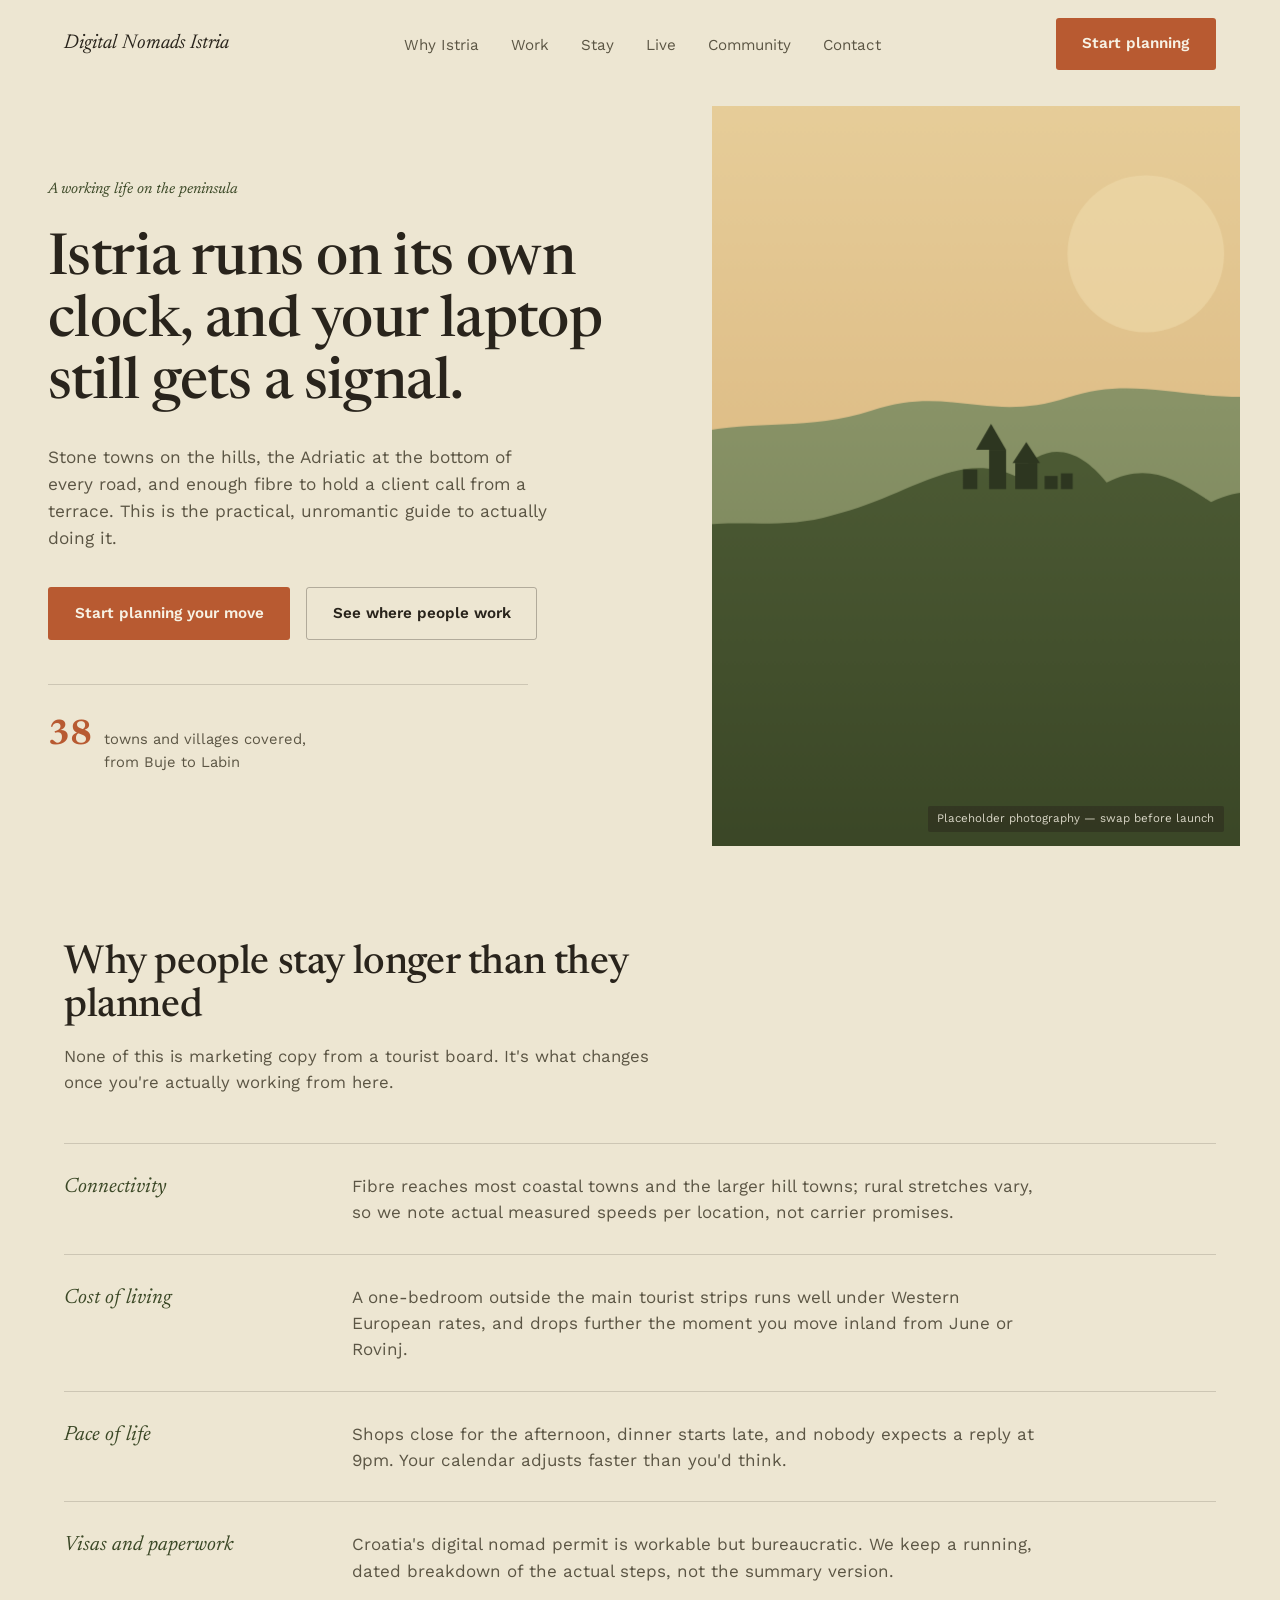
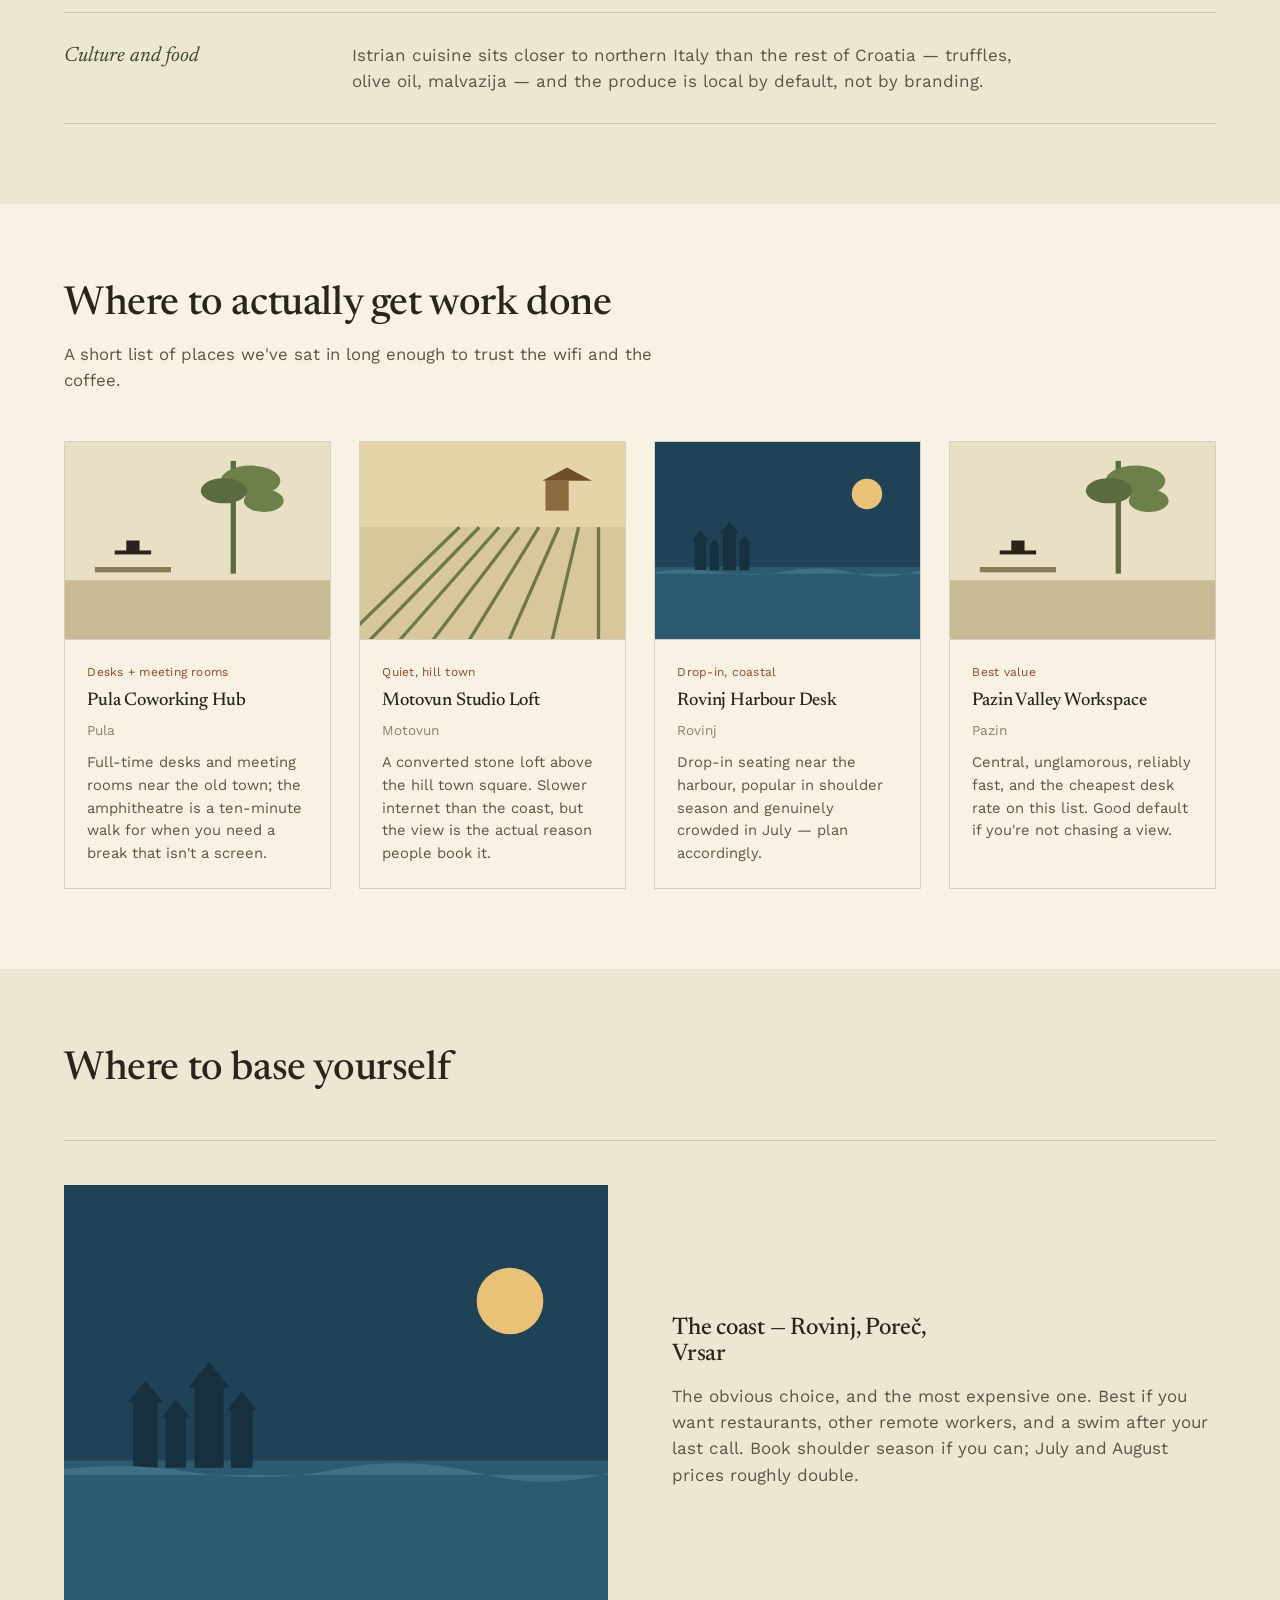
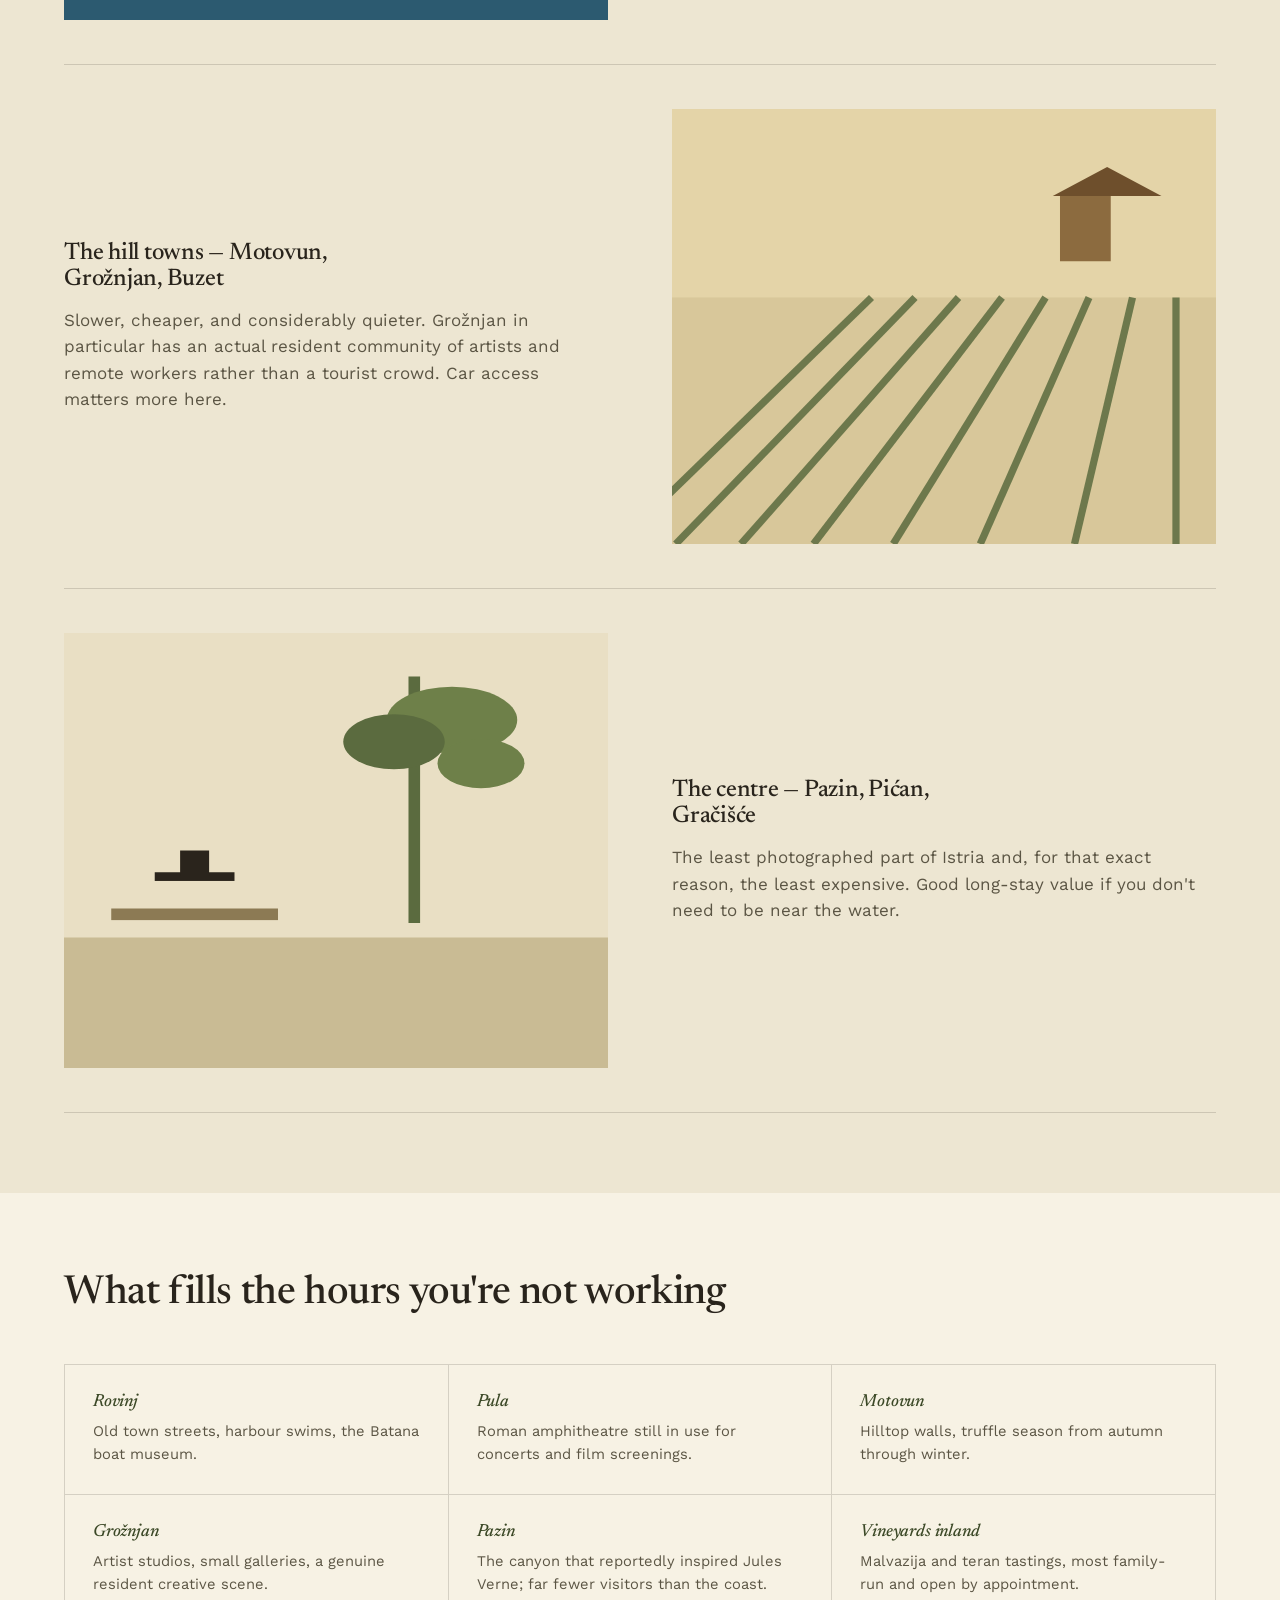
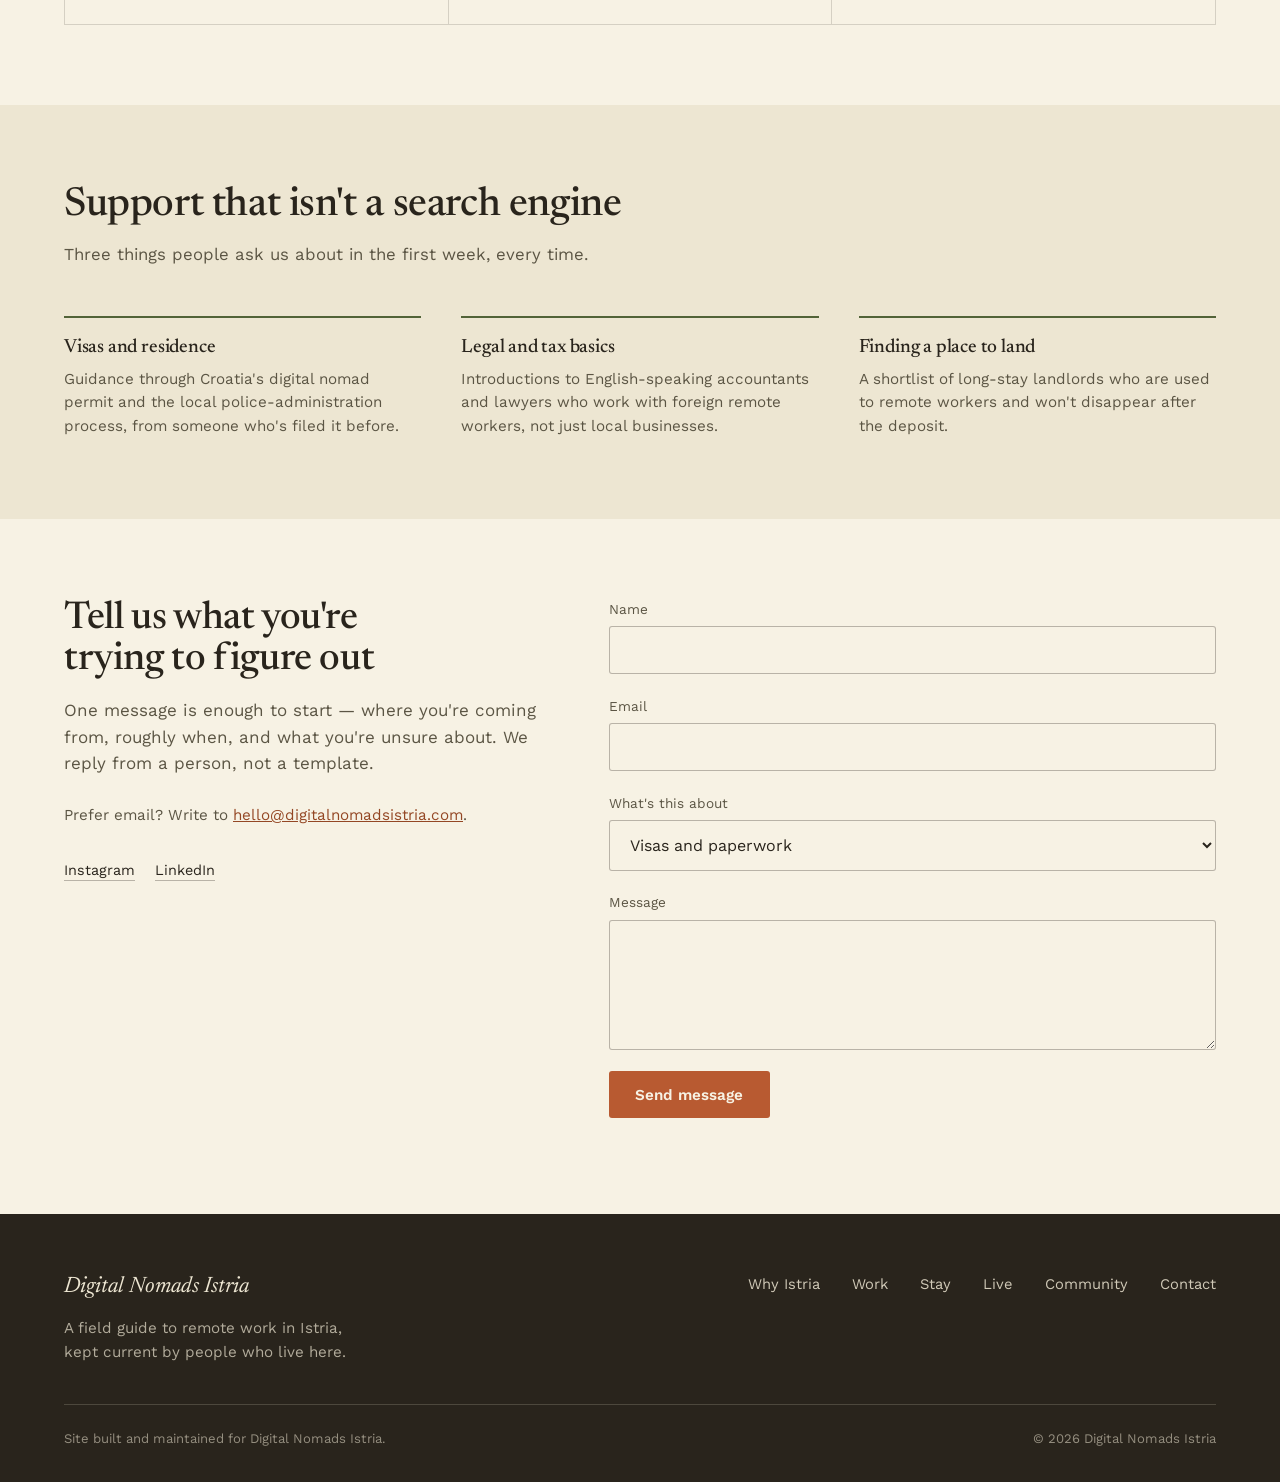
==== index.html @ 7d6b15c6 "Initial push" ====
<!doctype html>
<html lang="en">
<head>
<meta charset="UTF-8">
<meta name="viewport" content="width=device-width, initial-scale=1">
<title>Digital Nomads Istria — Work from the Peninsula</title>
<meta name="description" content="A field guide to living and working remotely in Istria, Croatia — coworking, coast towns, hill towns, visas, and the people who've already made the move.">
<meta property="og:title" content="Digital Nomads Istria">
<meta property="og:description" content="A practical field guide to remote work in Istria, Croatia.">
<meta property="og:type" content="website">
<meta name="theme-color" content="#EDE6D2">
<link rel="preconnect" href="https://fonts.googleapis.com">
<link rel="preconnect" href="https://fonts.gstatic.com" crossorigin>
<link href="https://fonts.googleapis.com/css2?family=Newsreader:ital,wght@0,400;0,500;0,600;1,400;1,500&family=Work+Sans:wght@400;500;600&display=swap" rel="stylesheet">
<link rel="stylesheet" href="css/style.css">
<link rel="icon" href="data:,">
</head>
<body>
<a class="skip-link" href="#main">Skip to content</a>

<header class="site-header" id="siteHeader">
  <div class="container nav-inner">
    <a class="brand" href="#top" data-field="nav.brand">Digital Nomads Istria</a>
    <nav aria-label="Primary">
      <ul class="nav-links">
        <li><a href="#why">Why Istria</a></li>
        <li><a href="#work">Work</a></li>
        <li><a href="#stay">Stay</a></li>
        <li><a href="#lifestyle">Live</a></li>
        <li><a href="#community">Community</a></li>
        <li><a href="#contact">Contact</a></li>
      </ul>
    </nav>
    <a class="btn btn-primary nav-cta" href="#contact">Start planning</a>
    <button class="nav-toggle" id="navToggle" aria-expanded="false" aria-controls="mobileMenu" aria-label="Open menu">
      <span class="nav-toggle-icon"></span>
    </button>
  </div>
  <div class="mobile-menu" id="mobileMenu">
    <nav aria-label="Mobile">
      <ul>
        <li><a href="#why">Why Istria</a></li>
        <li><a href="#work">Work</a></li>
        <li><a href="#stay">Stay</a></li>
        <li><a href="#lifestyle">Live</a></li>
        <li><a href="#community">Community</a></li>
        <li><a href="#contact">Contact</a></li>
      </ul>
      <a class="btn btn-primary" href="#contact">Start planning</a>
    </nav>
  </div>
</header>

<main id="main">

  <div id="top"></div>

  <!-- HERO -->
  <section class="hero">
    <div class="hero-content">
      <p class="hero-eyebrow" data-field="hero.eyebrow">A working life on the peninsula</p>
      <h1 class="hero-headline" data-field="hero.headline">Istria runs on its own clock, and your laptop still gets a signal.</h1>
      <p class="hero-sub" data-field="hero.subhead">Stone towns on the hills, the Adriatic at the bottom of every road, and enough fibre to hold a client call from a terrace. This is the practical, unromantic guide to actually doing it.</p>
      <div class="hero-actions">
        <a class="btn btn-primary" href="#contact" data-field="hero.cta_primary">Start planning your move</a>
        <a class="btn btn-secondary" href="#work" data-field="hero.cta_secondary">See where people work</a>
      </div>
      <div class="hero-stat">
        <strong data-field="hero.stat_value">38</strong>
        <span data-field="hero.stat_label">towns and villages covered, from Buje to Labin</span>
      </div>
    </div>
    <figure class="hero-media" id="heroMedia">
      <img src="images/hero-hilltown.svg" alt="Placeholder: hilltop Istrian town at golden hour — replace with real photography" loading="eager">
      <figcaption>Placeholder photography — swap before launch</figcaption>
    </figure>
  </section>

  <!-- WHY ISTRIA -->
  <section class="section" id="why">
    <div class="container">
      <div class="section-head reveal">
        <h2 data-field="why.heading">Why people stay longer than they planned</h2>
        <p data-field="why.intro">None of this is marketing copy from a tourist board. It's what changes once you're actually working from here.</p>
      </div>
      <div class="why-rows reveal" id="whyRows">
        <!-- rendered from content/site.json; static fallback below -->
        <div class="why-row">
          <span class="why-row-label">Connectivity</span>
          <p class="why-row-text">Fibre reaches most coastal towns and the larger hill towns; rural stretches vary, so we note actual measured speeds per location, not carrier promises.</p>
        </div>
        <div class="why-row">
          <span class="why-row-label">Cost of living</span>
          <p class="why-row-text">A one-bedroom outside the main tourist strips runs well under Western European rates, and drops further the moment you move inland from June or Rovinj.</p>
        </div>
        <div class="why-row">
          <span class="why-row-label">Pace of life</span>
          <p class="why-row-text">Shops close for the afternoon, dinner starts late, and nobody expects a reply at 9pm. Your calendar adjusts faster than you'd think.</p>
        </div>
        <div class="why-row">
          <span class="why-row-label">Visas and paperwork</span>
          <p class="why-row-text">Croatia's digital nomad permit is workable but bureaucratic. We keep a running, dated breakdown of the actual steps, not the summary version.</p>
        </div>
        <div class="why-row">
          <span class="why-row-label">Culture and food</span>
          <p class="why-row-text">Istrian cuisine sits closer to northern Italy than the rest of Croatia — truffles, olive oil, malvazija — and the produce is local by default, not by branding.</p>
        </div>
      </div>
    </div>
  </section>

  <!-- WORK -->
  <section class="section section-alt" id="work">
    <div class="container">
      <div class="section-head reveal">
        <h2 data-field="work.heading">Where to actually get work done</h2>
        <p data-field="work.intro">A short list of places we've sat in long enough to trust the wifi and the coffee.</p>
      </div>
      <div class="work-grid reveal" id="workGrid">
        <article class="work-card">
          <div class="work-card-media"><img src="images/terrace.svg" alt="Placeholder: coworking terrace in Pula — replace with real photography"></div>
          <div class="work-card-body">
            <span class="work-card-tag">Desks + meeting rooms</span>
            <h3>Pula Coworking Hub</h3>
            <span class="work-card-town">Pula</span>
            <p class="work-card-note">Full-time desks and meeting rooms near the old town; the amphitheatre is a ten-minute walk for when you need a break that isn't a screen.</p>
          </div>
        </article>
        <article class="work-card">
          <div class="work-card-media"><img src="images/vineyard.svg" alt="Placeholder: Motovun hill town studio — replace with real photography"></div>
          <div class="work-card-body">
            <span class="work-card-tag">Quiet, hill town</span>
            <h3>Motovun Studio Loft</h3>
            <span class="work-card-town">Motovun</span>
            <p class="work-card-note">A converted stone loft above the hill town square. Slower internet than the coast, but the view is the actual reason people book it.</p>
          </div>
        </article>
        <article class="work-card">
          <div class="work-card-media"><img src="images/coastline.svg" alt="Placeholder: Rovinj harbour desk — replace with real photography"></div>
          <div class="work-card-body">
            <span class="work-card-tag">Drop-in, coastal</span>
            <h3>Rovinj Harbour Desk</h3>
            <span class="work-card-town">Rovinj</span>
            <p class="work-card-note">Drop-in seating near the harbour, popular in shoulder season and genuinely crowded in July — plan accordingly.</p>
          </div>
        </article>
        <article class="work-card">
          <div class="work-card-media"><img src="images/terrace.svg" alt="Placeholder: Pazin valley workspace — replace with real photography"></div>
          <div class="work-card-body">
            <span class="work-card-tag">Best value</span>
            <h3>Pazin Valley Workspace</h3>
            <span class="work-card-town">Pazin</span>
            <p class="work-card-note">Central, unglamorous, reliably fast, and the cheapest desk rate on this list. Good default if you're not chasing a view.</p>
          </div>
        </article>
      </div>
    </div>
  </section>

  <!-- STAY -->
  <section class="section" id="stay">
    <div class="container">
      <div class="section-head reveal">
        <h2 data-field="stay.heading">Where to base yourself</h2>
      </div>
      <div id="stayList">
        <div class="stay-spread reveal">
          <div class="stay-media"><img src="images/coastline.svg" alt="Placeholder: Rovinj coastline — replace with real photography"></div>
          <div class="stay-copy">
            <h3>The coast — Rovinj, Poreč, Vrsar</h3>
            <p>The obvious choice, and the most expensive one. Best if you want restaurants, other remote workers, and a swim after your last call. Book shoulder season if you can; July and August prices roughly double.</p>
          </div>
        </div>
        <div class="stay-spread flip reveal">
          <div class="stay-media"><img src="images/vineyard.svg" alt="Placeholder: vineyard rows near Motovun — replace with real photography"></div>
          <div class="stay-copy">
            <h3>The hill towns — Motovun, Grožnjan, Buzet</h3>
            <p>Slower, cheaper, and considerably quieter. Grožnjan in particular has an actual resident community of artists and remote workers rather than a tourist crowd. Car access matters more here.</p>
          </div>
        </div>
        <div class="stay-spread reveal">
          <div class="stay-media"><img src="images/terrace.svg" alt="Placeholder: central Istria stone terrace — replace with real photography"></div>
          <div class="stay-copy">
            <h3>The centre — Pazin, Pićan, Gračišće</h3>
            <p>The least photographed part of Istria and, for that exact reason, the least expensive. Good long-stay value if you don't need to be near the water.</p>
          </div>
        </div>
      </div>
    </div>
  </section>

  <!-- LIFESTYLE -->
  <section class="section section-alt" id="lifestyle">
    <div class="container">
      <div class="section-head reveal">
        <h2 data-field="lifestyle.heading">What fills the hours you're not working</h2>
      </div>
      <div class="lifestyle-grid reveal" id="lifestyleGrid">
        <div class="lifestyle-item"><h3>Rovinj</h3><p>Old town streets, harbour swims, the Batana boat museum.</p></div>
        <div class="lifestyle-item"><h3>Pula</h3><p>Roman amphitheatre still in use for concerts and film screenings.</p></div>
        <div class="lifestyle-item"><h3>Motovun</h3><p>Hilltop walls, truffle season from autumn through winter.</p></div>
        <div class="lifestyle-item"><h3>Grožnjan</h3><p>Artist studios, small galleries, a genuine resident creative scene.</p></div>
        <div class="lifestyle-item"><h3>Pazin</h3><p>The canyon that reportedly inspired Jules Verne; far fewer visitors than the coast.</p></div>
        <div class="lifestyle-item"><h3>Vineyards inland</h3><p>Malvazija and teran tastings, most family-run and open by appointment.</p></div>
      </div>
    </div>
  </section>

  <!-- COMMUNITY -->
  <section class="section" id="community">
    <div class="container">
      <div class="section-head reveal">
        <h2 data-field="community.heading">Support that isn't a search engine</h2>
        <p data-field="community.intro">Three things people ask us about in the first week, every time.</p>
      </div>
      <div class="community-grid reveal" id="communityGrid">
        <div class="community-item">
          <h3>Visas and residence</h3>
          <p>Guidance through Croatia's digital nomad permit and the local police-administration process, from someone who's filed it before.</p>
        </div>
        <div class="community-item">
          <h3>Legal and tax basics</h3>
          <p>Introductions to English-speaking accountants and lawyers who work with foreign remote workers, not just local businesses.</p>
        </div>
        <div class="community-item">
          <h3>Finding a place to land</h3>
          <p>A shortlist of long-stay landlords who are used to remote workers and won't disappear after the deposit.</p>
        </div>
      </div>
    </div>
  </section>

  <!-- CONTACT -->
  <section class="section section-alt" id="contact">
    <div class="container contact-wrap">
      <div class="contact-intro reveal">
        <h2 data-field="contact.heading">Tell us what you're trying to figure out</h2>
        <p data-field="contact.intro">One message is enough to start — where you're coming from, roughly when, and what you're unsure about. We reply from a person, not a template.</p>
        <p class="contact-fallback">Prefer email? Write to <a id="fallbackEmail" href="mailto:hello@digitalnomadsistria.com">hello@digitalnomadsistria.com</a>.</p>
        <ul class="social-links" id="socialLinks">
          <li><a href="https://instagram.com/" target="_blank" rel="noopener">Instagram</a></li>
          <li><a href="https://linkedin.com/" target="_blank" rel="noopener">LinkedIn</a></li>
        </ul>
      </div>
      <form class="reveal" id="contactForm">
        <input type="hidden" name="access_key" id="web3formsKey" value="REPLACE_WITH_YOUR_WEB3FORMS_ACCESS_KEY">
        <input type="hidden" name="subject" value="New enquiry from Digital Nomads Istria site">
        <input type="checkbox" name="botcheck" class="visually-hidden" tabindex="-1" autocomplete="off">

        <div class="form-field">
          <label for="fname">Name</label>
          <input type="text" id="fname" name="name" required autocomplete="name">
        </div>
        <div class="form-field">
          <label for="femail">Email</label>
          <input type="email" id="femail" name="email" required autocomplete="email">
        </div>
        <div class="form-field">
          <label for="ftopic">What's this about</label>
          <select id="ftopic" name="topic">
            <option>Visas and paperwork</option>
            <option>Finding a place to stay</option>
            <option>Coworking and connectivity</option>
            <option>Something else</option>
          </select>
        </div>
        <div class="form-field">
          <label for="fmessage">Message</label>
          <textarea id="fmessage" name="message" required></textarea>
        </div>
        <button type="submit" class="btn btn-primary">Send message</button>
        <p class="form-status" id="formStatus" role="status" aria-live="polite"></p>
      </form>
    </div>
  </section>

</main>

<footer class="site-footer">
  <div class="container">
    <div class="footer-top">
      <div>
        <p class="footer-brand" data-field="nav.brand">Digital Nomads Istria</p>
        <p class="footer-tagline" data-field="footer.tagline">A field guide to living and working remotely in Istria, kept current by people who live here.</p>
      </div>
      <nav class="footer-nav" aria-label="Footer">
        <ul>
          <li><a href="#why">Why Istria</a></li>
          <li><a href="#work">Work</a></li>
          <li><a href="#stay">Stay</a></li>
          <li><a href="#lifestyle">Live</a></li>
          <li><a href="#community">Community</a></li>
          <li><a href="#contact">Contact</a></li>
        </ul>
      </nav>
    </div>
    <div class="footer-bottom">
      <span data-field="footer.credit">Site built and maintained for Digital Nomads Istria.</span>
      <span>&copy; <span id="year">2026</span> Digital Nomads Istria</span>
    </div>
  </div>
</footer>

<script src="js/content-loader.js" defer></script>
<script src="js/main.js" defer></script>
</body>
</html>
---- css/style.css ----
/* ==========================================================================
   Digital Nomads Istria — design tokens
   Base: warm limestone, not the generic cream/terracotta AI default.
   Primary accent: olive (the groves). Secondary: terracotta (the roof tiles,
   used sparingly, for the one call-to-action colour). Tertiary: Adriatic
   blue, used only where the coast is the subject.
   ========================================================================== */

:root {
  --limestone: #EDE6D2;
  --limestone-deep: #E1D6B8;
  --paper: #F7F2E4;
  --ink: #29241C;
  --ink-soft: #5B5544;
  --ink-faint: #8A8266;
  --olive: #526338;
  --olive-deep: #3B4826;
  --terracotta: #B85A31;
  --terracotta-deep: #944724;
  --adriatic: #1F4257;
  --line: rgba(41, 36, 28, 0.16);
  --line-strong: rgba(41, 36, 28, 0.3);

  --font-display: 'Newsreader', 'Iowan Old Style', 'Georgia', serif;
  --font-body: 'Work Sans', 'Segoe UI', system-ui, sans-serif;

  --content-max: 78rem;
  --measure: 62ch;

  --ease: cubic-bezier(0.22, 1, 0.36, 1);
}

* { box-sizing: border-box; }
html { scroll-behavior: smooth; }
@media (prefers-reduced-motion: reduce) {
  html { scroll-behavior: auto; }
  *, *::before, *::after { animation-duration: 0.01ms !important; animation-iteration-count: 1 !important; transition-duration: 0.01ms !important; scroll-behavior: auto !important; }
}

body {
  margin: 0;
  background: var(--limestone);
  color: var(--ink);
  font-family: var(--font-body);
  font-size: 17px;
  line-height: 1.55;
  -webkit-font-smoothing: antialiased;
}

img { max-width: 100%; display: block; }

a { color: inherit; }

h1, h2, h3, h4 {
  font-family: var(--font-display);
  font-weight: 500;
  line-height: 1.08;
  margin: 0;
  letter-spacing: -0.01em;
}

p { margin: 0; }

.container {
  max-width: var(--content-max);
  margin: 0 auto;
  padding: 0 1.75rem;
}

@media (min-width: 900px) {
  .container { padding: 0 3rem; }
}

.visually-hidden {
  position: absolute;
  width: 1px; height: 1px;
  overflow: hidden;
  clip: rect(0 0 0 0);
  white-space: nowrap;
}

.skip-link {
  position: absolute;
  left: -999px;
  top: 0;
  background: var(--ink);
  color: var(--paper);
  padding: 0.75rem 1.25rem;
  z-index: 200;
}
.skip-link:focus {
  left: 1rem;
  top: 1rem;
}

:focus-visible {
  outline: 2px solid var(--terracotta);
  outline-offset: 3px;
}

/* ---------- Buttons ---------- */

.btn {
  display: inline-flex;
  align-items: center;
  gap: 0.5rem;
  font-family: var(--font-body);
  font-weight: 600;
  font-size: 0.95rem;
  padding: 0.85rem 1.6rem;
  border-radius: 3px;
  border: 1px solid transparent;
  cursor: pointer;
  text-decoration: none;
  transition: transform 0.25s var(--ease), background 0.25s var(--ease), border-color 0.25s var(--ease), color 0.25s var(--ease);
  min-height: 44px;
}
.btn-primary {
  background: var(--terracotta);
  color: var(--paper);
}
.btn-primary:hover { background: var(--terracotta-deep); }
.btn-secondary {
  background: transparent;
  color: var(--ink);
  border-color: var(--line-strong);
}
.btn-secondary:hover { border-color: var(--ink); }

/* ==========================================================================
   Header / Nav
   ========================================================================== */

.site-header {
  position: sticky;
  top: 0;
  z-index: 100;
  background: rgba(237, 230, 210, 0.92);
  backdrop-filter: blur(6px);
  border-bottom: 1px solid transparent;
  transition: border-color 0.3s var(--ease), box-shadow 0.3s var(--ease);
}
.site-header.is-scrolled {
  border-bottom-color: var(--line);
  box-shadow: 0 2px 14px rgba(41, 36, 28, 0.06);
}

.nav-inner {
  display: flex;
  align-items: center;
  justify-content: space-between;
  padding-top: 1.1rem;
  padding-bottom: 1.1rem;
}

.brand {
  font-family: var(--font-display);
  font-size: 1.25rem;
  font-style: italic;
  text-decoration: none;
  color: var(--ink);
}

.nav-links {
  display: none;
  gap: 2rem;
  list-style: none;
  margin: 0;
  padding: 0;
}
.nav-links a {
  text-decoration: none;
  font-size: 0.95rem;
  color: var(--ink-soft);
  position: relative;
  padding-bottom: 2px;
}
.nav-links a:hover { color: var(--ink); }

.nav-cta { display: none; }

@media (min-width: 900px) {
  .nav-links { display: flex; }
  .nav-cta { display: inline-flex; }
}

.nav-toggle {
  display: inline-flex;
  align-items: center;
  justify-content: center;
  width: 44px;
  height: 44px;
  background: none;
  border: 1px solid var(--line-strong);
  border-radius: 3px;
  cursor: pointer;
}
@media (min-width: 900px) {
  .nav-toggle { display: none; }
}
.nav-toggle-icon,
.nav-toggle-icon::before,
.nav-toggle-icon::after {
  display: block;
  width: 20px;
  height: 2px;
  background: var(--ink);
  position: relative;
  transition: transform 0.25s var(--ease), opacity 0.25s var(--ease);
}
.nav-toggle-icon::before,
.nav-toggle-icon::after {
  content: "";
  position: absolute;
  left: 0;
}
.nav-toggle-icon::before { top: -6px; }
.nav-toggle-icon::after { top: 6px; }
.nav-toggle[aria-expanded="true"] .nav-toggle-icon { background: transparent; }
.nav-toggle[aria-expanded="true"] .nav-toggle-icon::before { transform: translateY(6px) rotate(45deg); }
.nav-toggle[aria-expanded="true"] .nav-toggle-icon::after { transform: translateY(-6px) rotate(-45deg); }

.mobile-menu {
  position: fixed;
  inset: 0;
  top: 68px;
  background: var(--limestone);
  z-index: 90;
  padding: 1rem 1.75rem 2rem;
  transform: translateY(-8px);
  opacity: 0;
  pointer-events: none;
  transition: opacity 0.25s var(--ease), transform 0.25s var(--ease);
}
.mobile-menu.is-open {
  opacity: 1;
  transform: translateY(0);
  pointer-events: auto;
}
.mobile-menu ul {
  list-style: none;
  margin: 0;
  padding: 0;
  display: flex;
  flex-direction: column;
}
.mobile-menu a {
  display: block;
  padding: 1.1rem 0;
  border-bottom: 1px solid var(--line);
  text-decoration: none;
  font-family: var(--font-display);
  font-size: 1.5rem;
  color: var(--ink);
}
.mobile-menu .btn { margin-top: 1.5rem; width: 100%; justify-content: center; }

@media (min-width: 900px) {
  .mobile-menu { display: none; }
}

/* ==========================================================================
   Hero — asymmetric split, not a centered banner
   ========================================================================== */

.hero {
  display: grid;
  grid-template-columns: 1fr;
}

@media (min-width: 900px) {
  .hero { grid-template-columns: 1.05fr 0.95fr; align-items: stretch; min-height: 86vh; }
}

.hero-content {
  display: flex;
  flex-direction: column;
  justify-content: center;
  gap: 1.75rem;
  padding: 3.5rem 1.75rem 3rem;
}

@media (min-width: 900px) {
  .hero-content { padding: 4rem 3rem 4rem 3rem; }
}

.hero-eyebrow {
  font-size: 0.95rem;
  color: var(--olive-deep);
  font-style: italic;
  font-family: var(--font-display);
}

.hero-headline {
  font-size: clamp(2.2rem, 5.4vw, 3.6rem);
  max-width: 16ch;
}

.hero-sub {
  max-width: 46ch;
  color: var(--ink-soft);
  font-size: 1.08rem;
}

.hero-actions {
  display: flex;
  flex-wrap: wrap;
  gap: 1rem;
  margin-top: 0.5rem;
}

.hero-stat {
  display: flex;
  align-items: baseline;
  gap: 0.75rem;
  margin-top: 1rem;
  padding-top: 1.5rem;
  border-top: 1px solid var(--line);
  max-width: 30rem;
}
.hero-stat strong {
  font-family: var(--font-display);
  font-size: 2.2rem;
  color: var(--terracotta);
}
.hero-stat span {
  color: var(--ink-soft);
  font-size: 0.92rem;
  max-width: 24ch;
}

.hero-media {
  position: relative;
  overflow: hidden;
  min-height: 320px;
}
.hero-media img {
  width: 100%;
  height: 100%;
  object-fit: cover;
  will-change: transform;
}
.hero-media figcaption {
  position: absolute;
  bottom: 0.9rem;
  right: 1rem;
  font-size: 0.72rem;
  color: rgba(247, 242, 228, 0.85);
  background: rgba(41, 36, 28, 0.45);
  padding: 0.25rem 0.6rem;
  border-radius: 2px;
}

/* ==========================================================================
   Section scaffolding
   ========================================================================== */

.section {
  padding: 5rem 0;
}
.section-alt {
  background: var(--paper);
}

.section-head {
  max-width: 42rem;
  margin-bottom: 3rem;
}
.section-head h2 {
  font-size: clamp(1.8rem, 3.4vw, 2.5rem);
  margin-bottom: 0.85rem;
}
.section-head p {
  color: var(--ink-soft);
  font-size: 1.05rem;
  max-width: var(--measure);
}

.reveal {
  opacity: 0;
  transform: translateY(18px);
  transition: opacity 0.7s var(--ease), transform 0.7s var(--ease);
}
.reveal.is-visible {
  opacity: 1;
  transform: translateY(0);
}
@media (prefers-reduced-motion: reduce) {
  .reveal { opacity: 1; transform: none; }
}

/* ==========================================================================
   Why Istria — editorial rows, not icon cards
   ========================================================================== */

.why-rows {
  border-top: 1px solid var(--line);
}
.why-row {
  display: grid;
  grid-template-columns: 1fr;
  gap: 0.5rem 3rem;
  padding: 1.75rem 0;
  border-bottom: 1px solid var(--line);
}
@media (min-width: 760px) {
  .why-row { grid-template-columns: 15rem 1fr; align-items: baseline; }
}
.why-row-label {
  font-family: var(--font-display);
  font-style: italic;
  font-size: 1.3rem;
  color: var(--olive-deep);
}
.why-row-text {
  color: var(--ink-soft);
  max-width: var(--measure);
}

/* ==========================================================================
   Work — coworking cards (asymmetric, thin border, no shadow-soup)
   ========================================================================== */

.work-grid {
  display: grid;
  grid-template-columns: 1fr;
  gap: 1.75rem;
}
@media (min-width: 640px) {
  .work-grid { grid-template-columns: repeat(2, 1fr); }
}
@media (min-width: 1100px) {
  .work-grid { grid-template-columns: repeat(4, 1fr); }
}

.work-card {
  border: 1px solid var(--line);
  background: var(--paper);
  display: flex;
  flex-direction: column;
}
.work-card-media {
  aspect-ratio: 4 / 3;
  overflow: hidden;
  border-bottom: 1px solid var(--line);
}
.work-card-media img {
  width: 100%;
  height: 100%;
  object-fit: cover;
  transition: transform 0.5s var(--ease);
}
.work-card:hover .work-card-media img {
  transform: scale(1.04);
}
.work-card-body {
  padding: 1.4rem;
  display: flex;
  flex-direction: column;
  gap: 0.6rem;
  flex: 1;
}
.work-card-tag {
  font-size: 0.75rem;
  color: var(--terracotta-deep);
  letter-spacing: 0.02em;
}
.work-card-body h3 {
  font-size: 1.15rem;
}
.work-card-town {
  color: var(--ink-faint);
  font-size: 0.85rem;
}
.work-card-note {
  color: var(--ink-soft);
  font-size: 0.92rem;
  flex: 1;
}

/* ==========================================================================
   Stay — alternating editorial spreads
   ========================================================================== */

.stay-spread {
  display: grid;
  grid-template-columns: 1fr;
  gap: 2rem;
  align-items: center;
  padding: 2.75rem 0;
  border-bottom: 1px solid var(--line);
}
.stay-spread:first-of-type { border-top: 1px solid var(--line); }

@media (min-width: 860px) {
  .stay-spread { grid-template-columns: 1fr 1fr; gap: 4rem; }
  .stay-spread.flip .stay-media { order: 2; }
  .stay-spread.flip .stay-copy { order: 1; }
}

.stay-media {
  overflow: hidden;
}
.stay-media img {
  width: 100%;
  aspect-ratio: 5 / 4;
  object-fit: cover;
}
.stay-copy h3 {
  font-size: 1.5rem;
  margin-bottom: 0.9rem;
  max-width: 22ch;
}
.stay-copy p {
  color: var(--ink-soft);
  max-width: var(--measure);
}

/* ==========================================================================
   Lifestyle — field-note list
   ========================================================================== */

.lifestyle-grid {
  display: grid;
  grid-template-columns: 1fr;
  gap: 0;
  border-top: 1px solid var(--line);
  border-left: 1px solid var(--line);
}
@media (min-width: 640px) {
  .lifestyle-grid { grid-template-columns: repeat(2, 1fr); }
}
@media (min-width: 1000px) {
  .lifestyle-grid { grid-template-columns: repeat(3, 1fr); }
}
.lifestyle-item {
  padding: 1.75rem;
  border-right: 1px solid var(--line);
  border-bottom: 1px solid var(--line);
}
.lifestyle-item h3 {
  font-size: 1.1rem;
  font-style: italic;
  color: var(--olive-deep);
  margin-bottom: 0.5rem;
}
.lifestyle-item p {
  color: var(--ink-soft);
  font-size: 0.92rem;
}

/* ==========================================================================
   Community — three-up parallel list
   ========================================================================== */

.community-grid {
  display: grid;
  grid-template-columns: 1fr;
  gap: 2.5rem;
}
@media (min-width: 760px) {
  .community-grid { grid-template-columns: repeat(3, 1fr); }
}
.community-item {
  padding-top: 1.25rem;
  border-top: 2px solid var(--olive);
}
.community-item h3 {
  font-size: 1.2rem;
  margin-bottom: 0.6rem;
}
.community-item p {
  color: var(--ink-soft);
  font-size: 0.95rem;
}

/* ==========================================================================
   Contact
   ========================================================================== */

.contact-wrap {
  display: grid;
  grid-template-columns: 1fr;
  gap: 3rem;
}
@media (min-width: 900px) {
  .contact-wrap { grid-template-columns: 0.9fr 1.1fr; }
}

.contact-intro h2 {
  font-size: clamp(1.8rem, 3.4vw, 2.4rem);
  margin-bottom: 1rem;
  max-width: 16ch;
}
.contact-intro p {
  color: var(--ink-soft);
  max-width: var(--measure);
  margin-bottom: 1.75rem;
}
.contact-fallback {
  font-size: 0.95rem;
  color: var(--ink-soft);
}
.contact-fallback a {
  color: var(--terracotta-deep);
  text-decoration: underline;
}
.social-links {
  display: flex;
  gap: 1.25rem;
  margin-top: 1.25rem;
  list-style: none;
  padding: 0;
}
.social-links a {
  text-decoration: none;
  font-size: 0.9rem;
  border-bottom: 1px solid var(--line-strong);
  padding-bottom: 2px;
}

.form-field {
  display: flex;
  flex-direction: column;
  gap: 0.4rem;
  margin-bottom: 1.35rem;
}
.form-field label {
  font-size: 0.85rem;
  color: var(--ink-soft);
}
.form-field input,
.form-field select,
.form-field textarea {
  font-family: var(--font-body);
  font-size: 1rem;
  padding: 0.85rem 1rem;
  background: var(--paper);
  border: 1px solid var(--line-strong);
  border-radius: 3px;
  color: var(--ink);
  min-height: 44px;
}
.form-field textarea { min-height: 130px; resize: vertical; }
.form-field input:focus,
.form-field select:focus,
.form-field textarea:focus {
  border-color: var(--olive);
}

.form-status {
  margin-top: 1rem;
  font-size: 0.92rem;
}
.form-status[data-state="success"] { color: var(--olive-deep); }
.form-status[data-state="error"] { color: var(--terracotta-deep); }

/* ==========================================================================
   Footer
   ========================================================================== */

.site-footer {
  background: var(--ink);
  color: var(--limestone);
  padding: 3.5rem 0 2rem;
}
.footer-top {
  display: flex;
  flex-direction: column;
  gap: 2rem;
  padding-bottom: 2.5rem;
  border-bottom: 1px solid rgba(237, 230, 210, 0.18);
}
@media (min-width: 760px) {
  .footer-top { flex-direction: row; justify-content: space-between; align-items: flex-start; }
}
.footer-brand {
  font-family: var(--font-display);
  font-style: italic;
  font-size: 1.4rem;
}
.footer-tagline {
  color: rgba(237, 230, 210, 0.7);
  max-width: 34ch;
  margin-top: 0.75rem;
  font-size: 0.95rem;
}
.footer-nav ul {
  list-style: none;
  margin: 0;
  padding: 0;
  display: flex;
  flex-wrap: wrap;
  gap: 1.25rem 2rem;
}
.footer-nav a {
  text-decoration: none;
  color: rgba(237, 230, 210, 0.85);
  font-size: 0.92rem;
}
.footer-bottom {
  display: flex;
  flex-direction: column;
  gap: 0.5rem;
  padding-top: 1.5rem;
  font-size: 0.82rem;
  color: rgba(237, 230, 210, 0.55);
}
@media (min-width: 760px) {
  .footer-bottom { flex-direction: row; justify-content: space-between; }
}
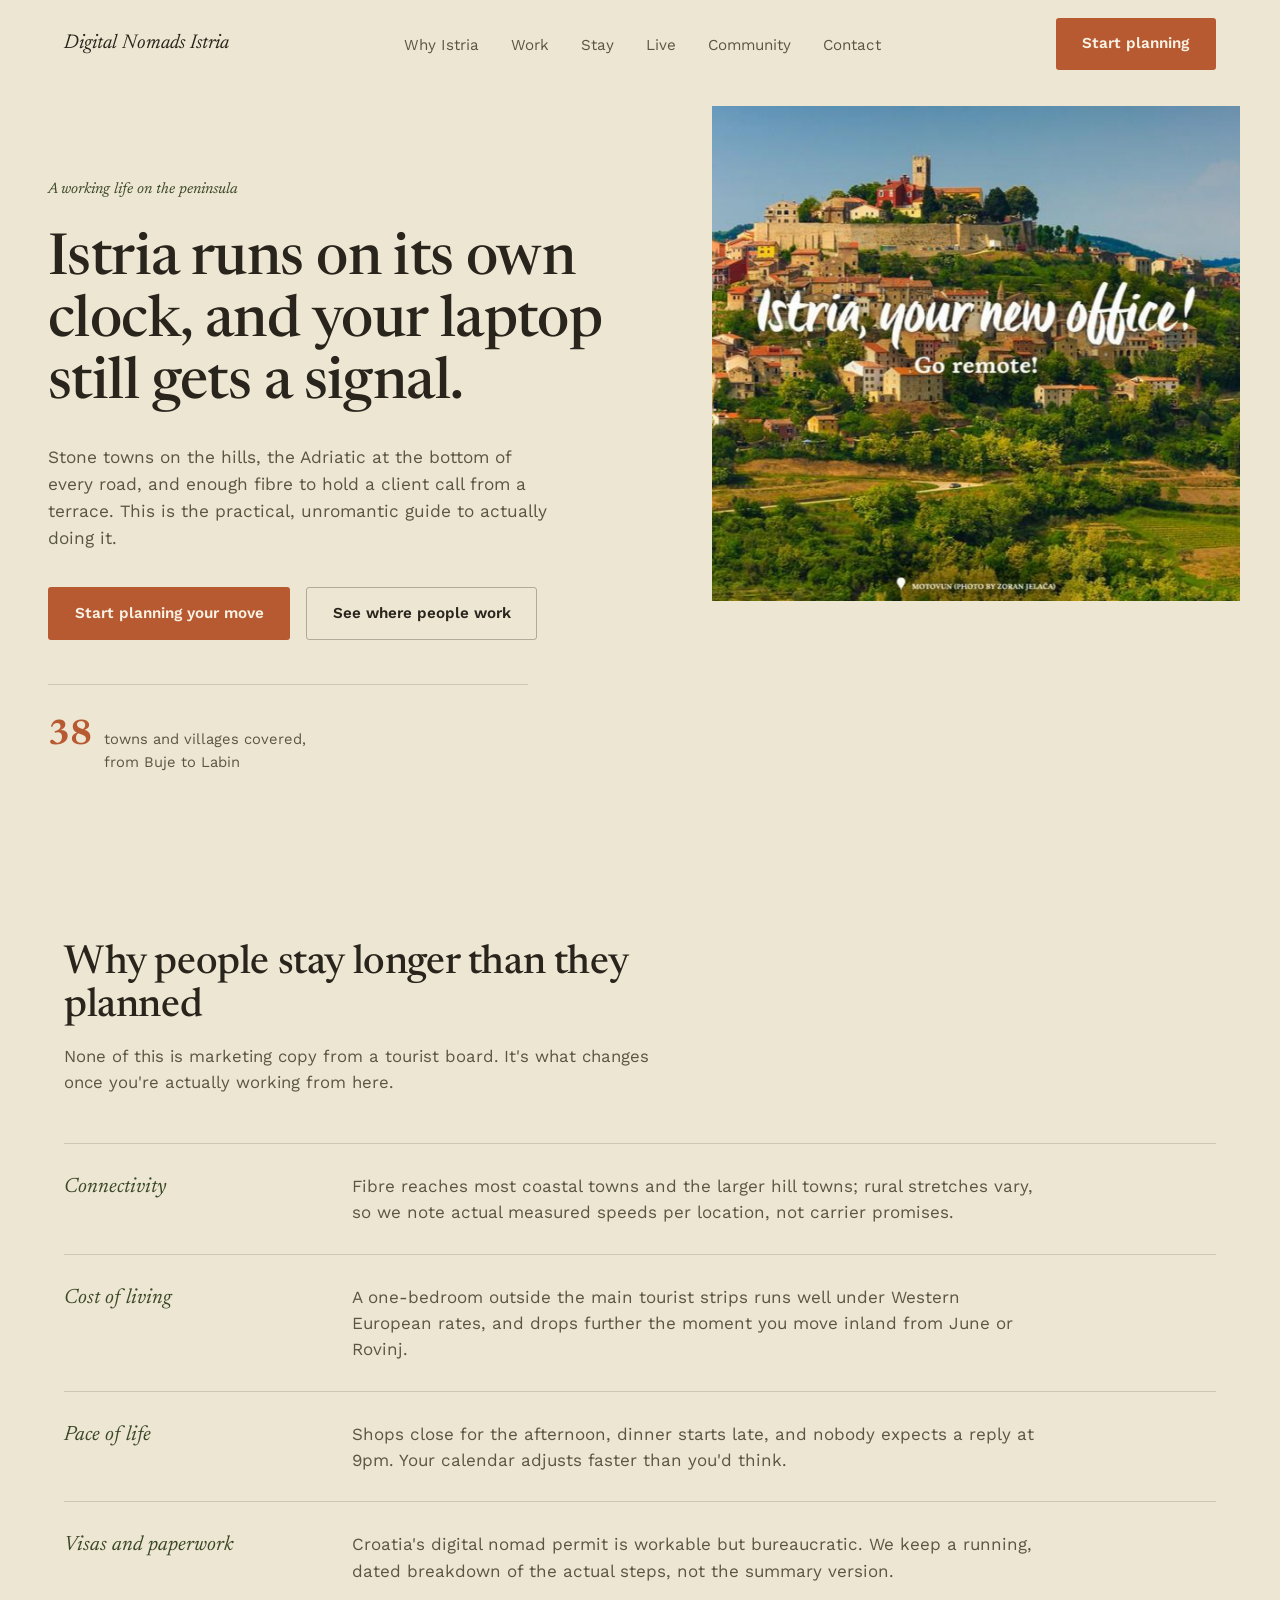
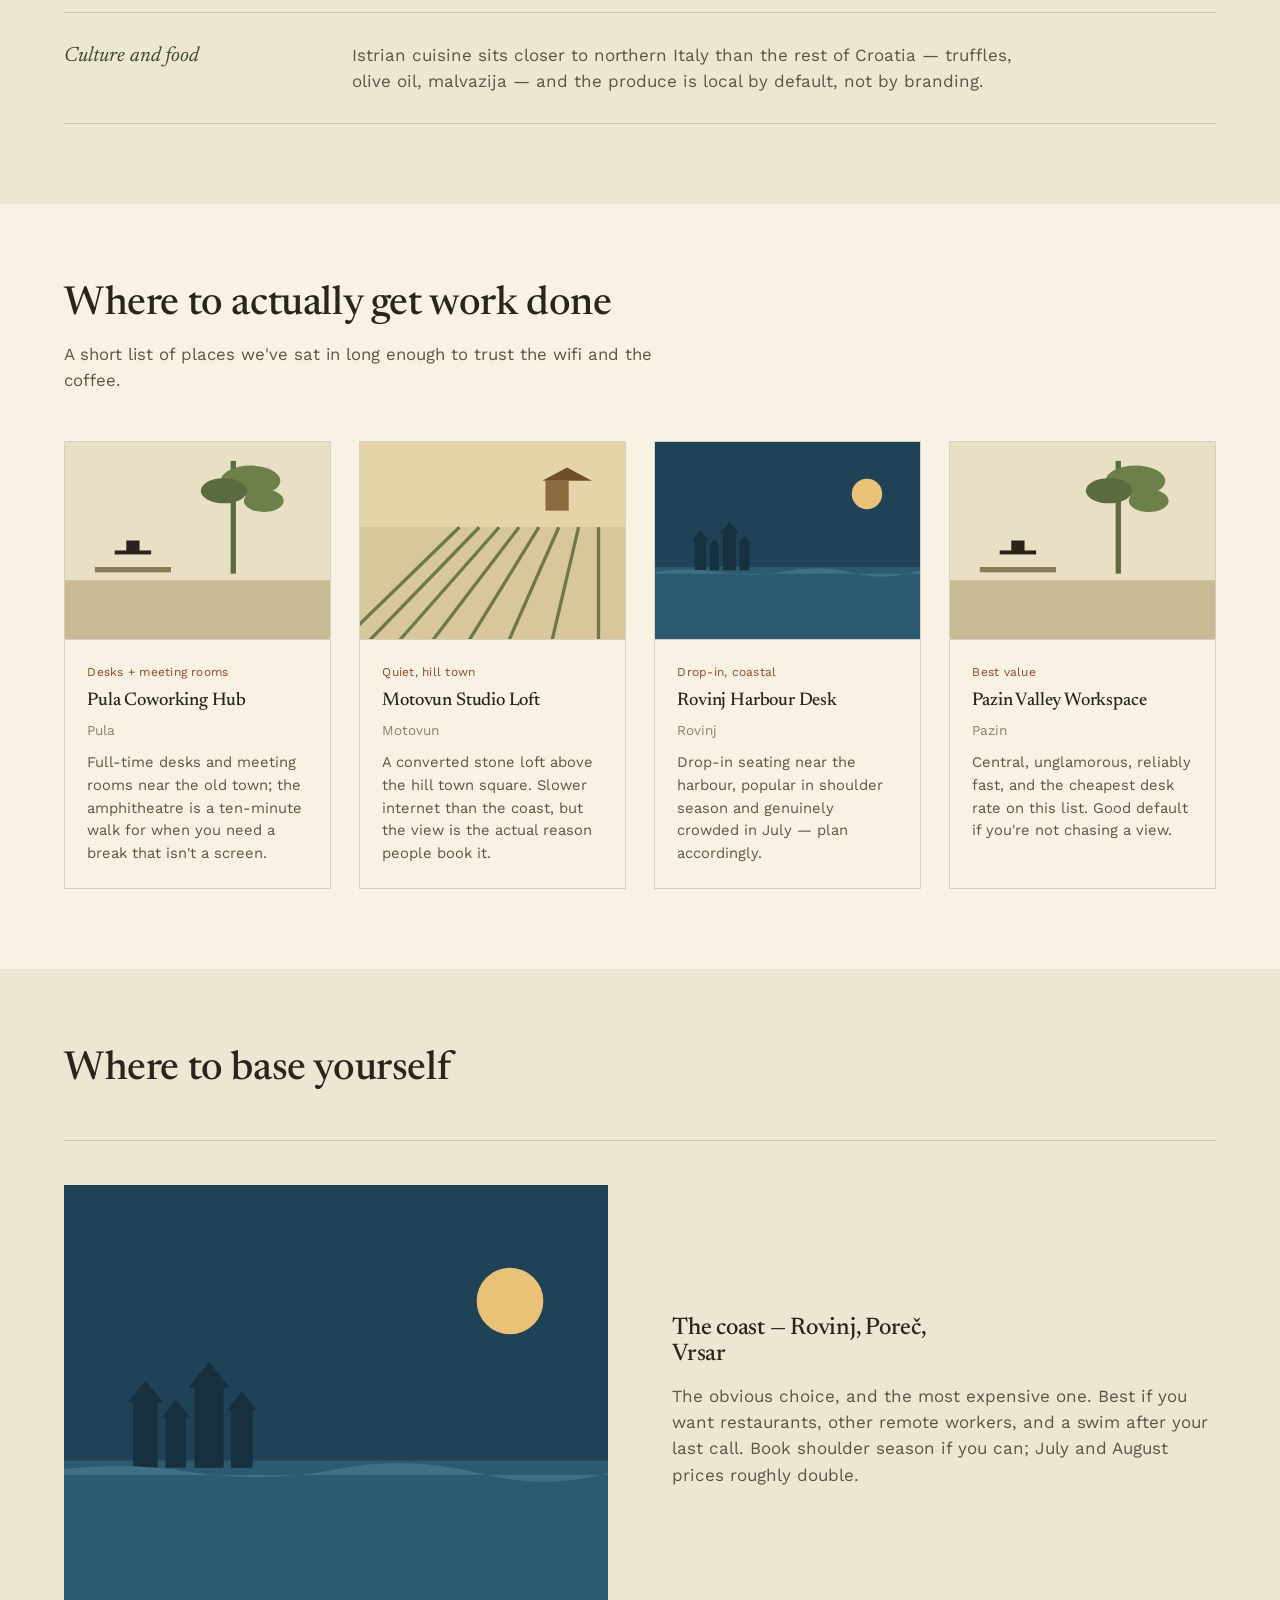
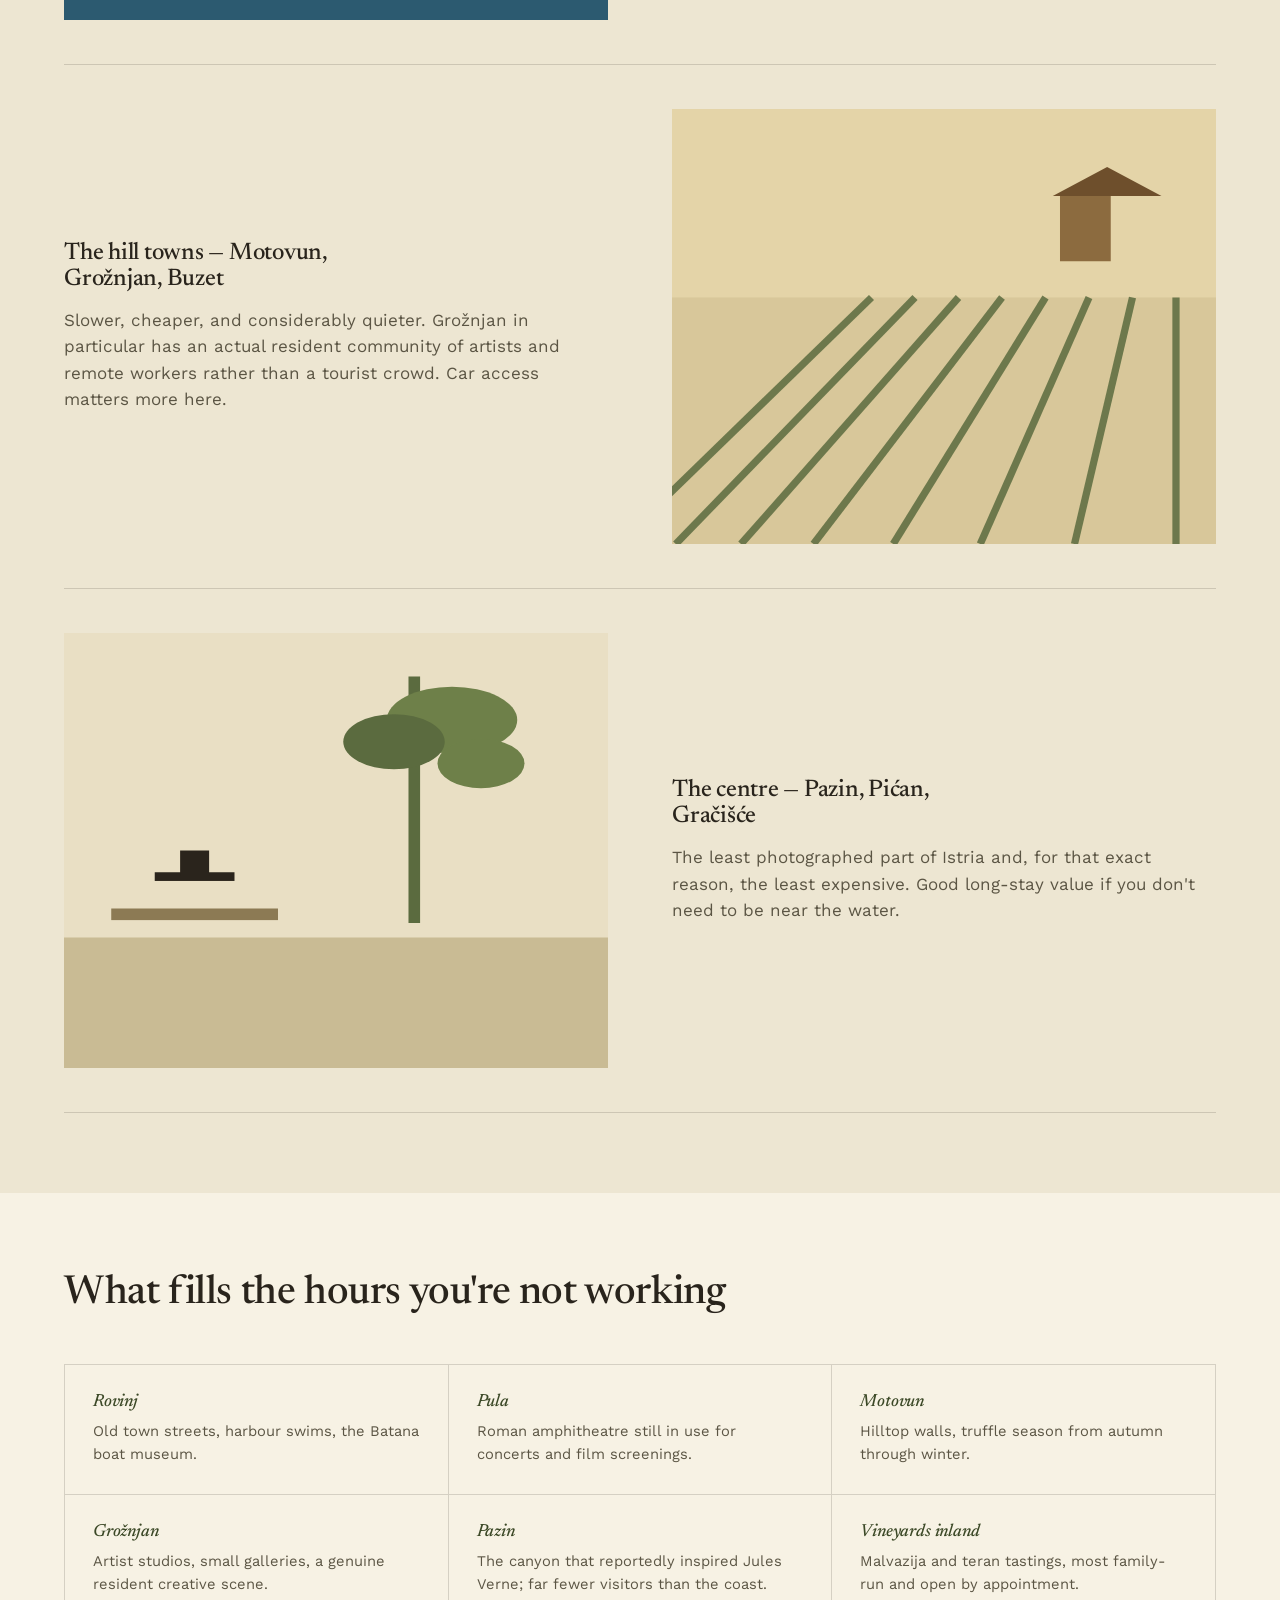
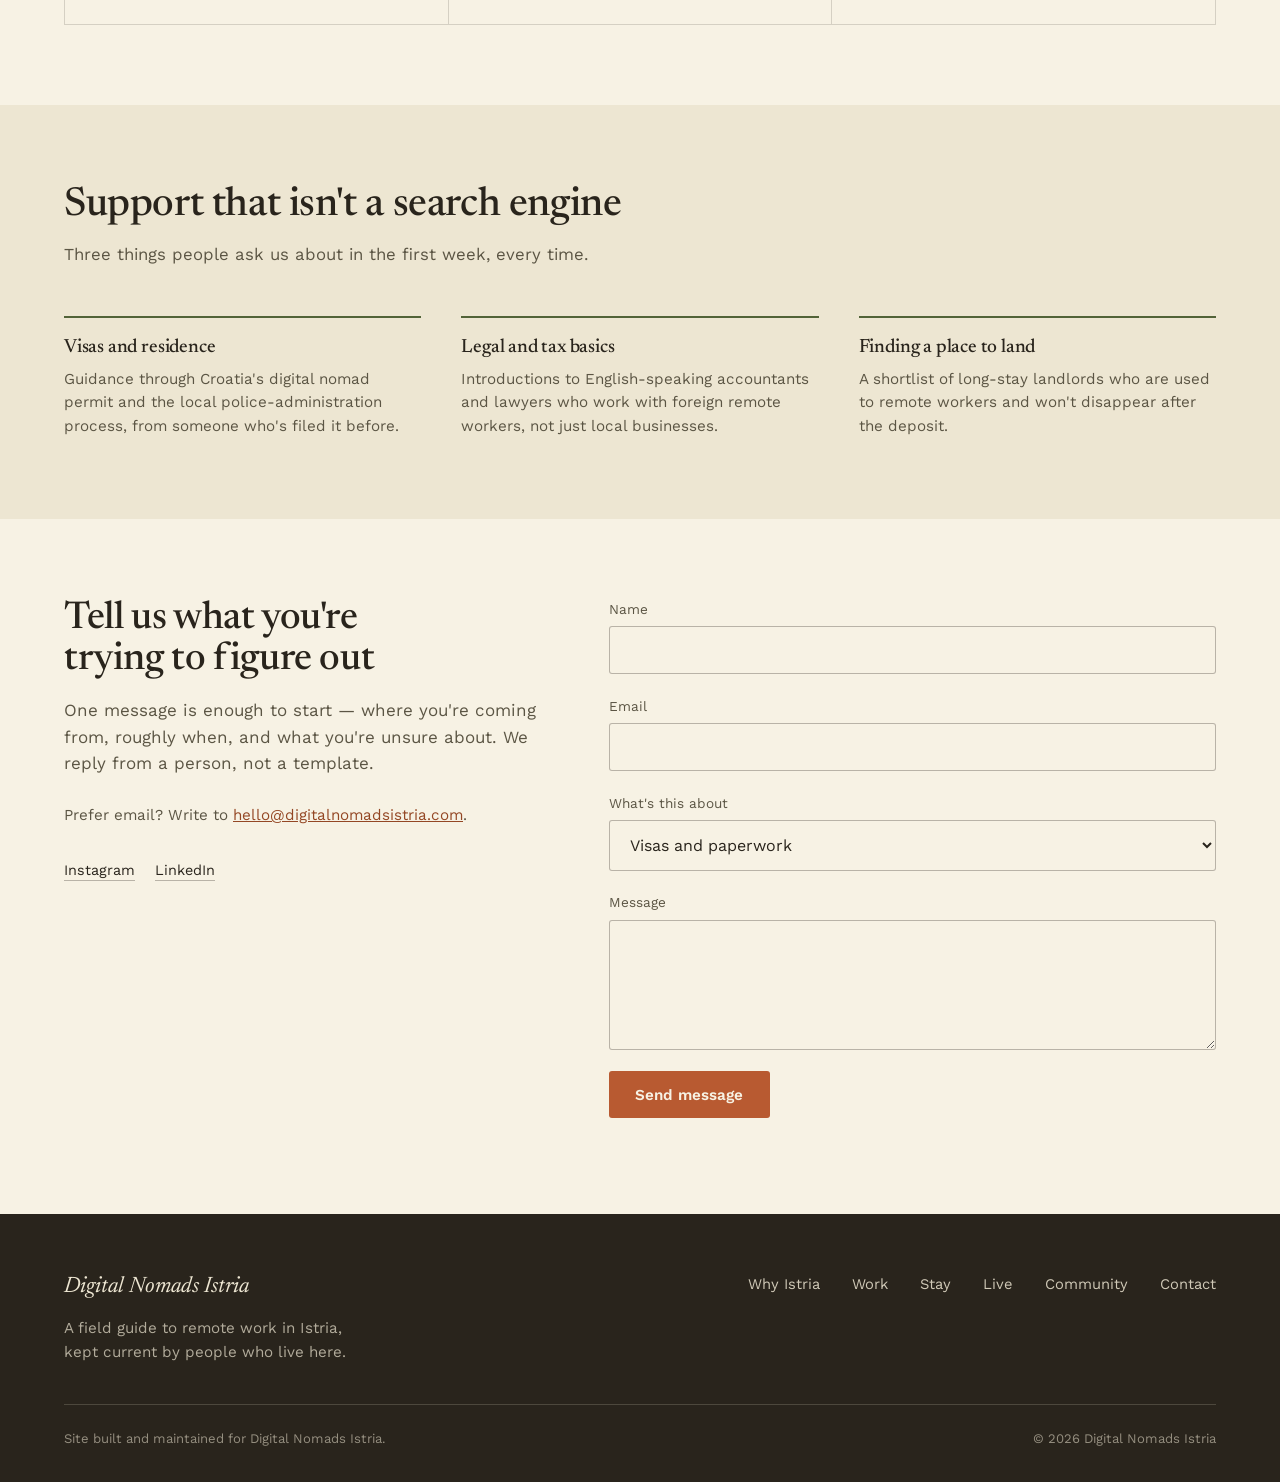
==== commit b9bc5f59: "Add new image" ====
--- a/index.html
+++ b/index.html
@@ -71,8 +71,7 @@
       </div>
     </div>
     <figure class="hero-media" id="heroMedia">
-      <img src="images/hero-hilltown.svg" alt="Placeholder: hilltop Istrian town at golden hour — replace with real photography" loading="eager">
-      <figcaption>Placeholder photography — swap before launch</figcaption>
+      <img src="images/hero.jpg" alt="Placeholder: hilltop Istrian town at golden hour" loading="eager">
     </figure>
   </section>
 
--- a/css/style.css
+++ b/css/style.css
@@ -336,7 +336,7 @@
 }
 .hero-media img {
   width: 100%;
-  height: 100%;
+  height: 65%;
   object-fit: cover;
   will-change: transform;
 }
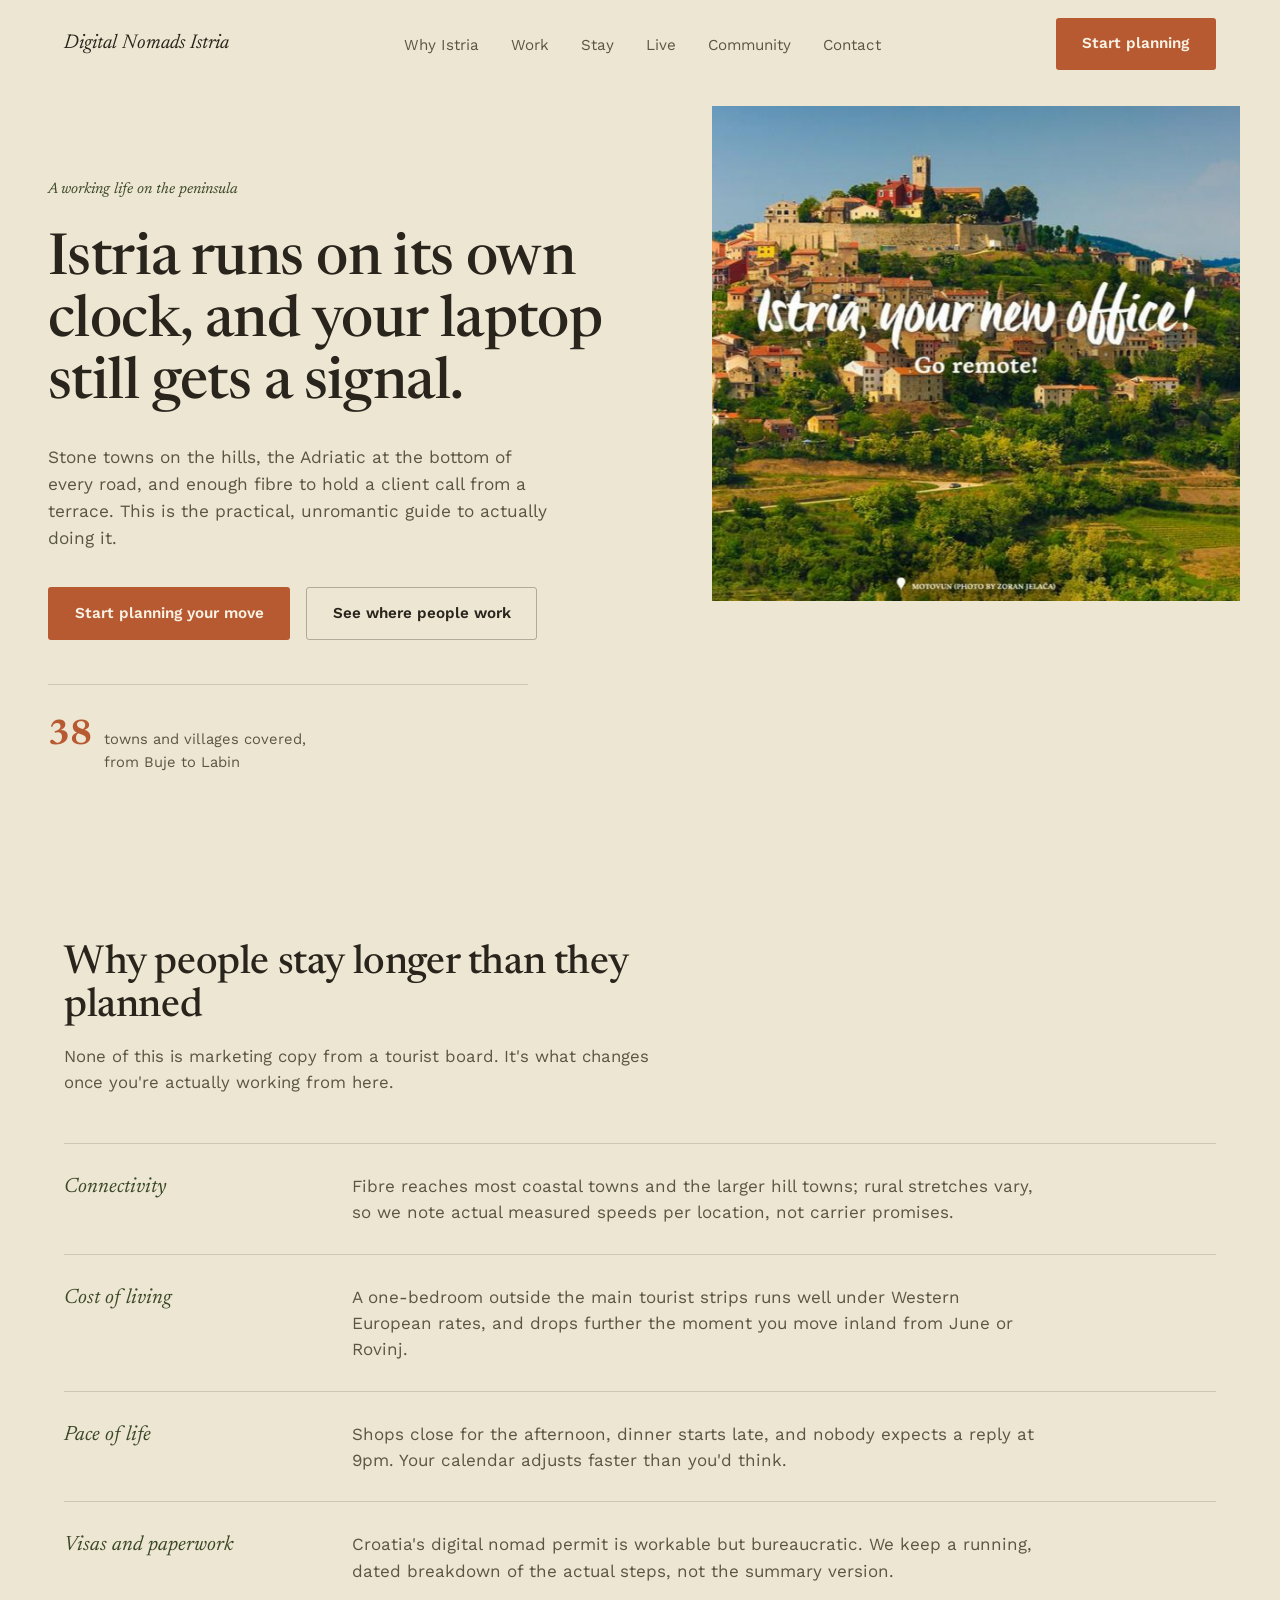
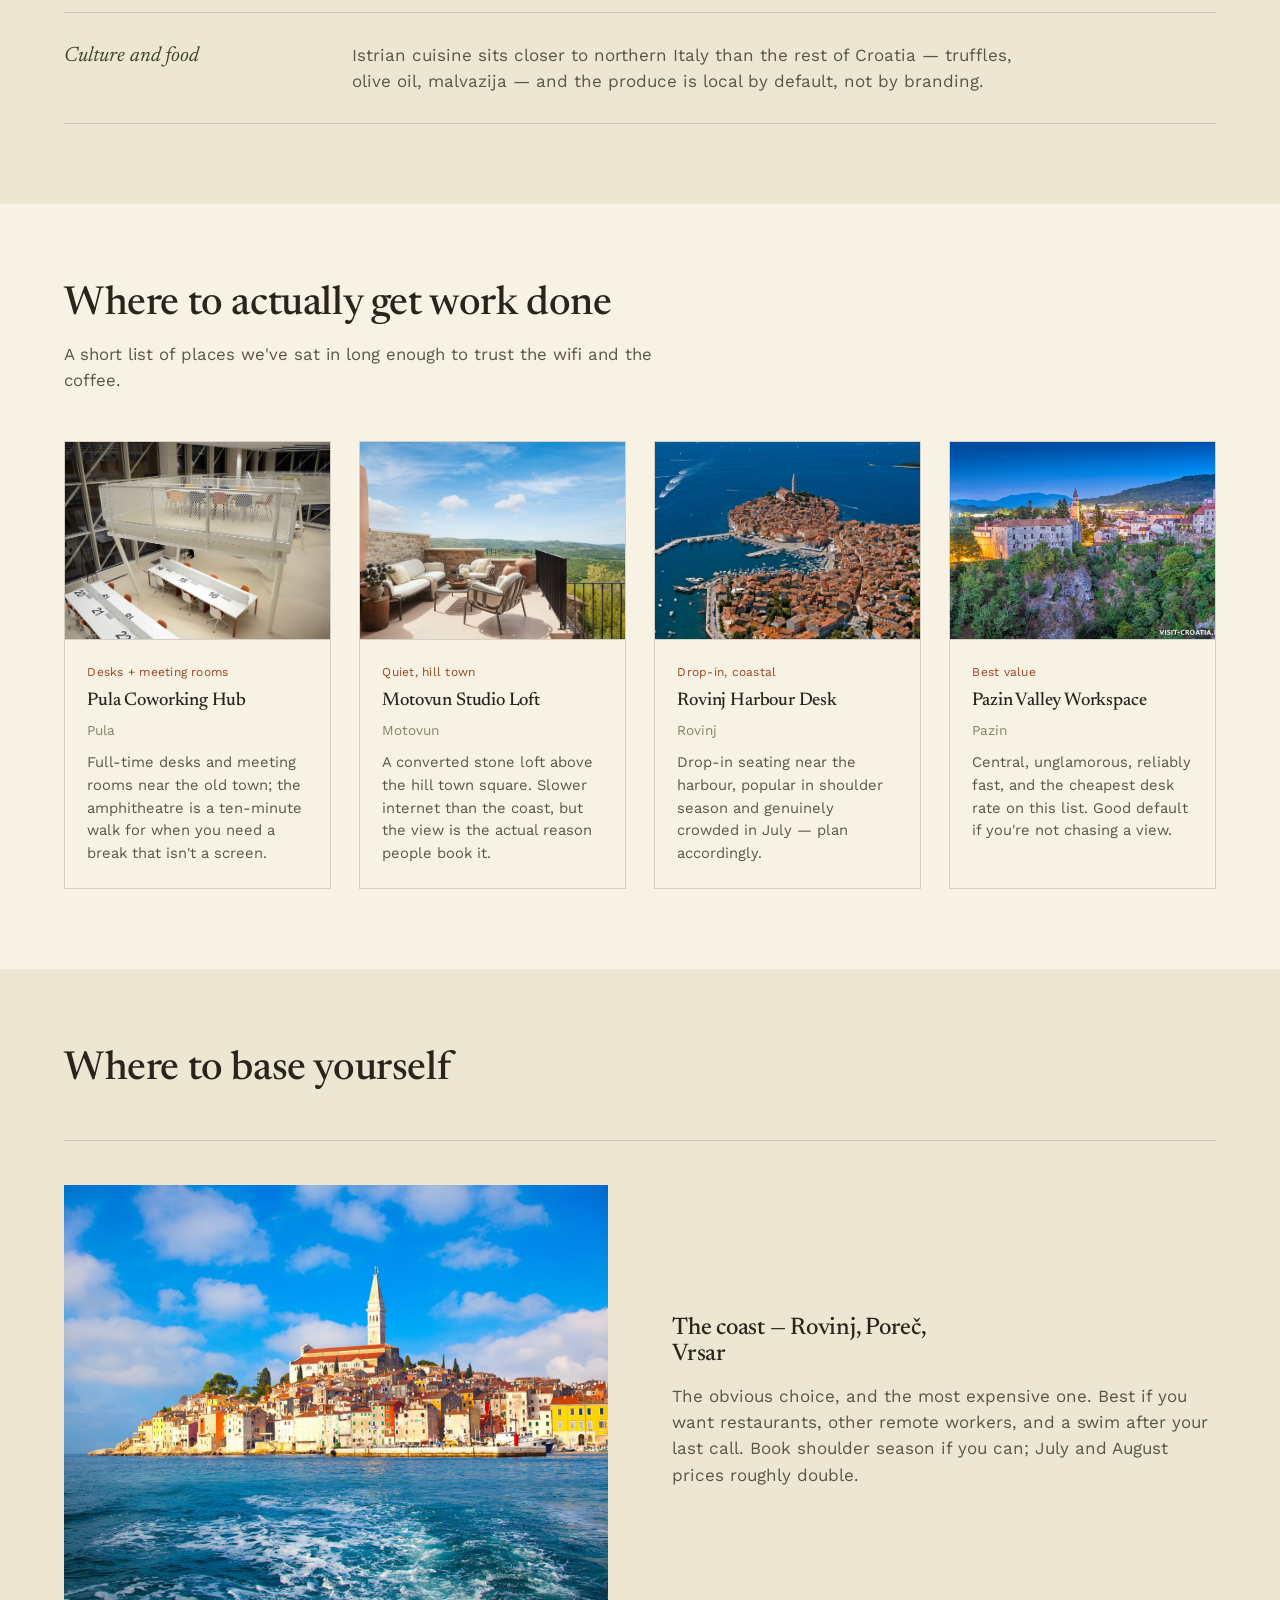
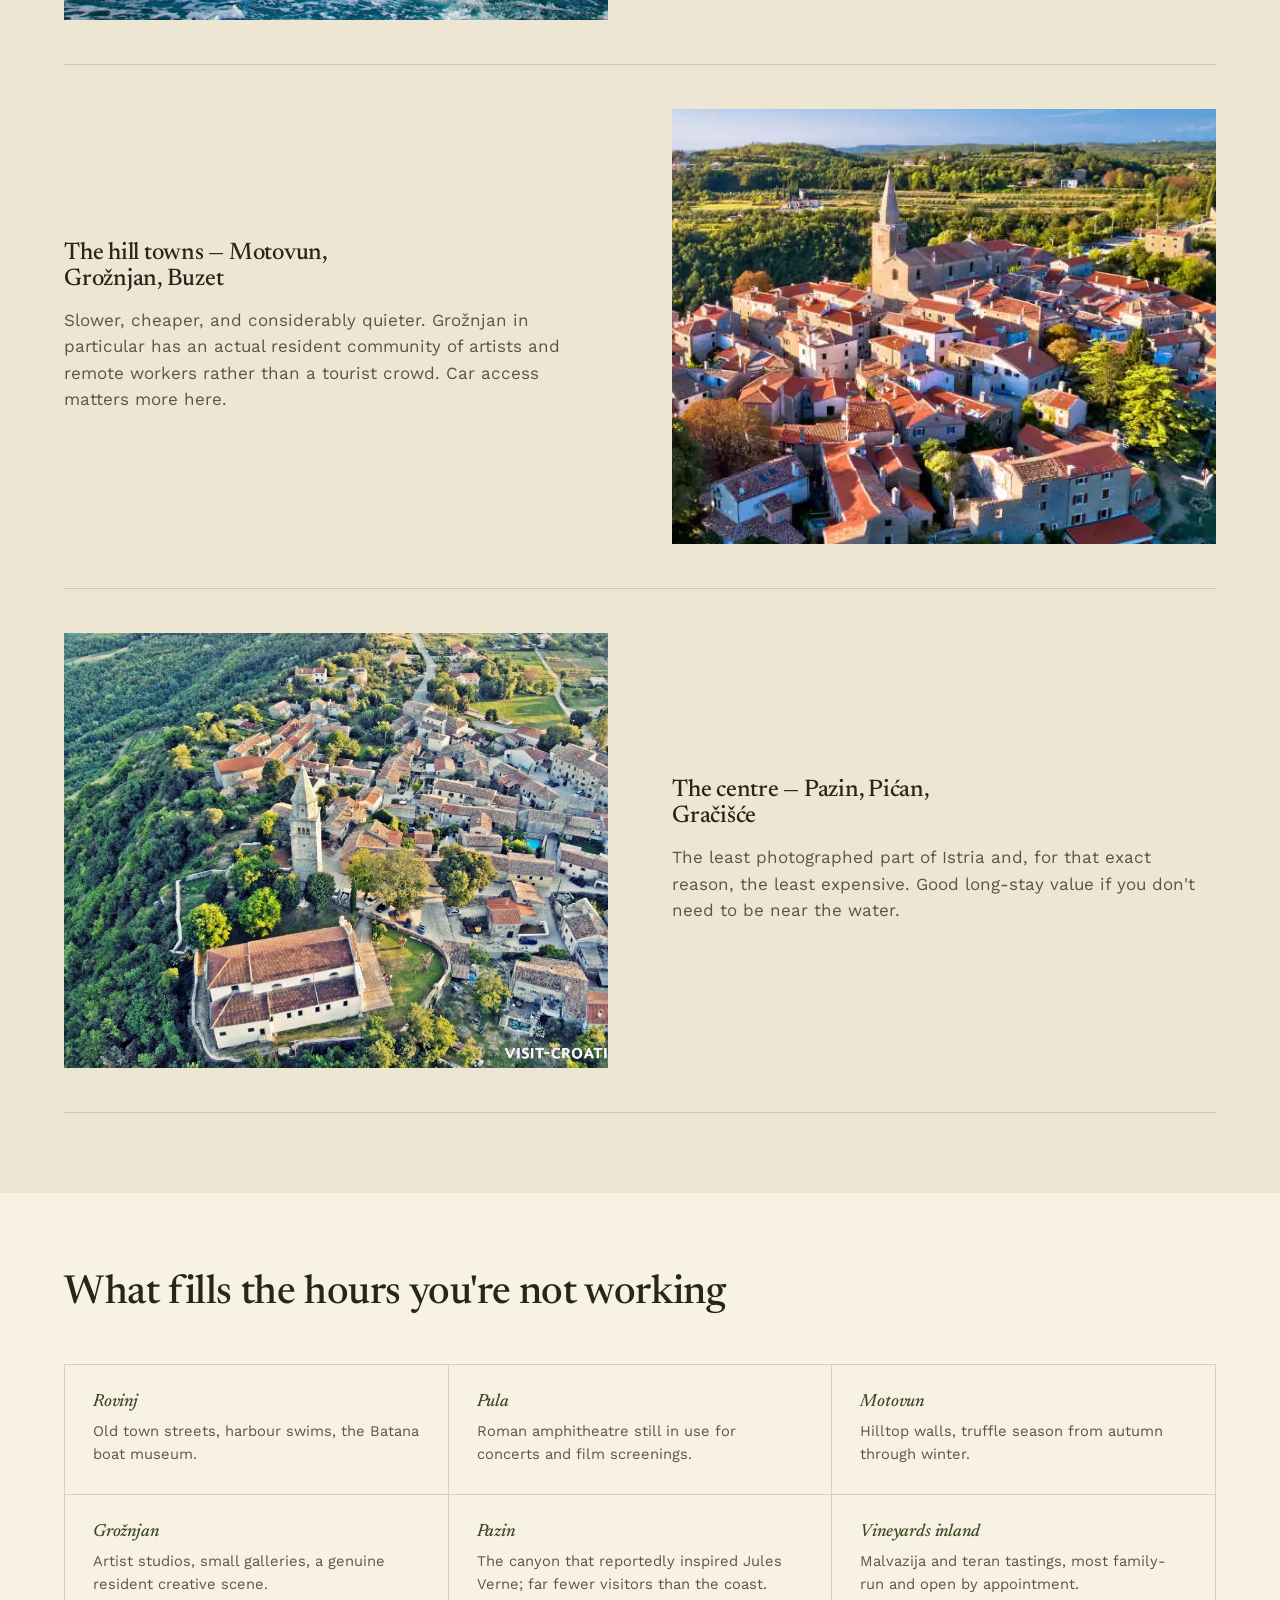
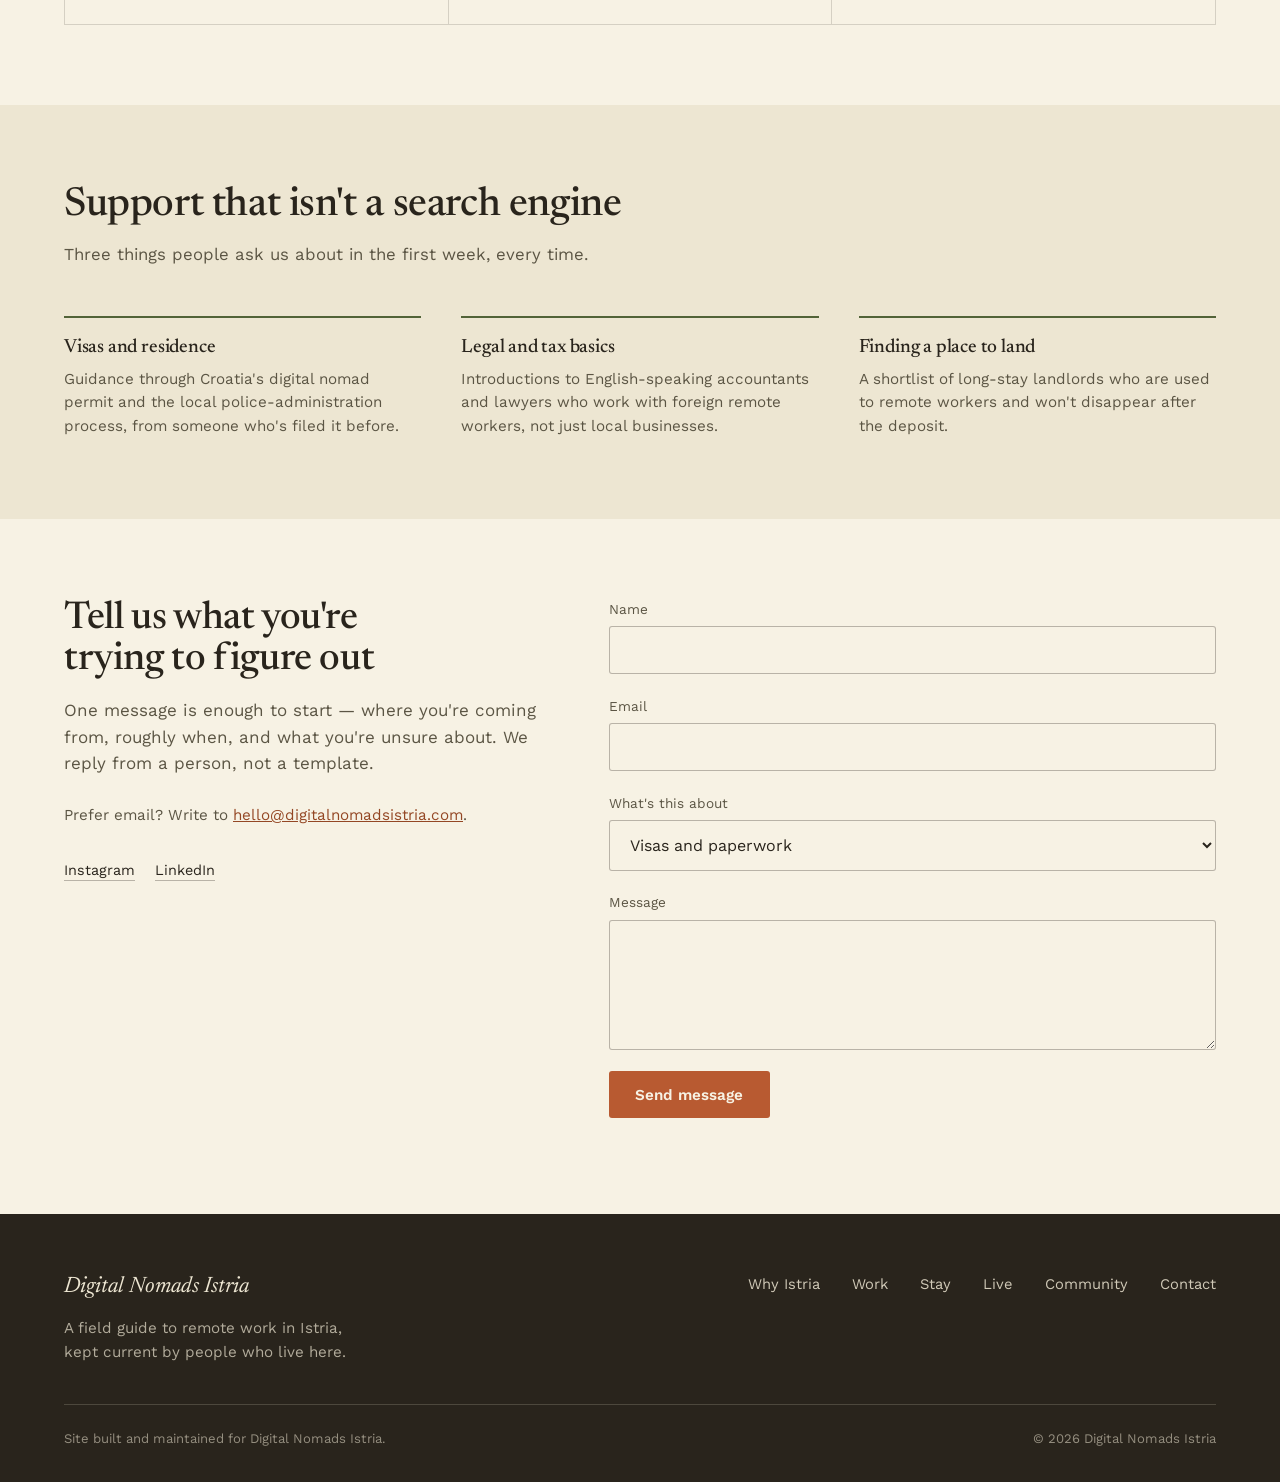
==== commit c7d6a43f: "Replace placeholder images with real photography across site content" ====
--- a/index.html
+++ b/index.html
@@ -117,7 +117,7 @@
       </div>
       <div class="work-grid reveal" id="workGrid">
         <article class="work-card">
-          <div class="work-card-media"><img src="images/terrace.svg" alt="Placeholder: coworking terrace in Pula — replace with real photography"></div>
+          <div class="work-card-media"><img src="images/pulaCoworking.jpg" alt="Placeholder: coworking terrace in Pula — replace with real photography"></div>
           <div class="work-card-body">
             <span class="work-card-tag">Desks + meeting rooms</span>
             <h3>Pula Coworking Hub</h3>
@@ -126,7 +126,7 @@
           </div>
         </article>
         <article class="work-card">
-          <div class="work-card-media"><img src="images/vineyard.svg" alt="Placeholder: Motovun hill town studio — replace with real photography"></div>
+          <div class="work-card-media"><img src="images/motovun.avif" alt="Placeholder: Motovun hill town studio — replace with real photography"></div>
           <div class="work-card-body">
             <span class="work-card-tag">Quiet, hill town</span>
             <h3>Motovun Studio Loft</h3>
@@ -135,7 +135,7 @@
           </div>
         </article>
         <article class="work-card">
-          <div class="work-card-media"><img src="images/coastline.svg" alt="Placeholder: Rovinj harbour desk — replace with real photography"></div>
+          <div class="work-card-media"><img src="images/rovinj.jpg" alt="Placeholder: Rovinj harbour desk — replace with real photography"></div>
           <div class="work-card-body">
             <span class="work-card-tag">Drop-in, coastal</span>
             <h3>Rovinj Harbour Desk</h3>
@@ -144,7 +144,7 @@
           </div>
         </article>
         <article class="work-card">
-          <div class="work-card-media"><img src="images/terrace.svg" alt="Placeholder: Pazin valley workspace — replace with real photography"></div>
+          <div class="work-card-media"><img src="images/pazin.jpg" alt="Placeholder: Pazin valley workspace — replace with real photography"></div>
           <div class="work-card-body">
             <span class="work-card-tag">Best value</span>
             <h3>Pazin Valley Workspace</h3>
@@ -164,21 +164,21 @@
       </div>
       <div id="stayList">
         <div class="stay-spread reveal">
-          <div class="stay-media"><img src="images/coastline.svg" alt="Placeholder: Rovinj coastline — replace with real photography"></div>
+          <div class="stay-media"><img src="images/porecCoast.jpg" alt="Placeholder: Rovinj coastline — replace with real photography"></div>
           <div class="stay-copy">
             <h3>The coast — Rovinj, Poreč, Vrsar</h3>
             <p>The obvious choice, and the most expensive one. Best if you want restaurants, other remote workers, and a swim after your last call. Book shoulder season if you can; July and August prices roughly double.</p>
           </div>
         </div>
         <div class="stay-spread flip reveal">
-          <div class="stay-media"><img src="images/vineyard.svg" alt="Placeholder: vineyard rows near Motovun — replace with real photography"></div>
+          <div class="stay-media"><img src="images/groznjan.webp" alt="Placeholder: vineyard rows near Motovun — replace with real photography"></div>
           <div class="stay-copy">
             <h3>The hill towns — Motovun, Grožnjan, Buzet</h3>
             <p>Slower, cheaper, and considerably quieter. Grožnjan in particular has an actual resident community of artists and remote workers rather than a tourist crowd. Car access matters more here.</p>
           </div>
         </div>
         <div class="stay-spread reveal">
-          <div class="stay-media"><img src="images/terrace.svg" alt="Placeholder: central Istria stone terrace — replace with real photography"></div>
+          <div class="stay-media"><img src="images/gracisce.jpg" alt="Placeholder: central Istria stone terrace — replace with real photography"></div>
           <div class="stay-copy">
             <h3>The centre — Pazin, Pićan, Gračišće</h3>
             <p>The least photographed part of Istria and, for that exact reason, the least expensive. Good long-stay value if you don't need to be near the water.</p>
